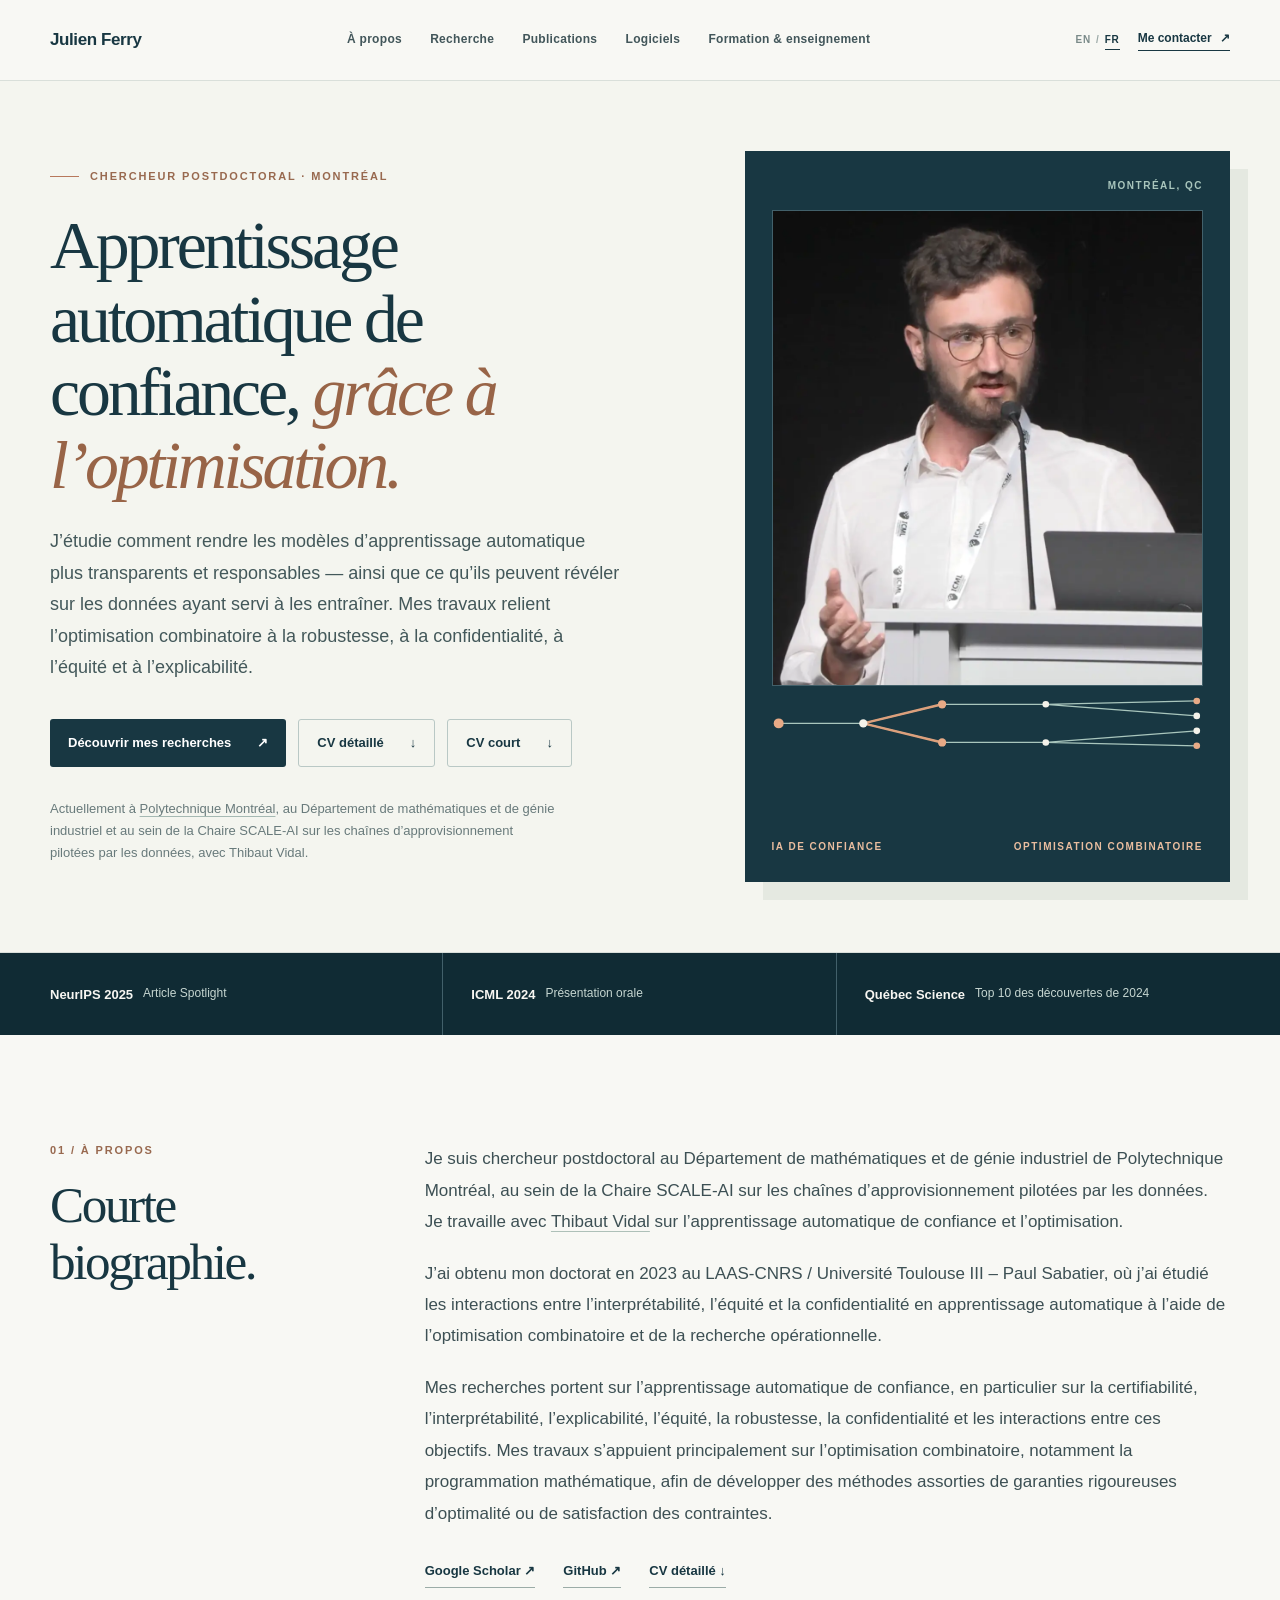
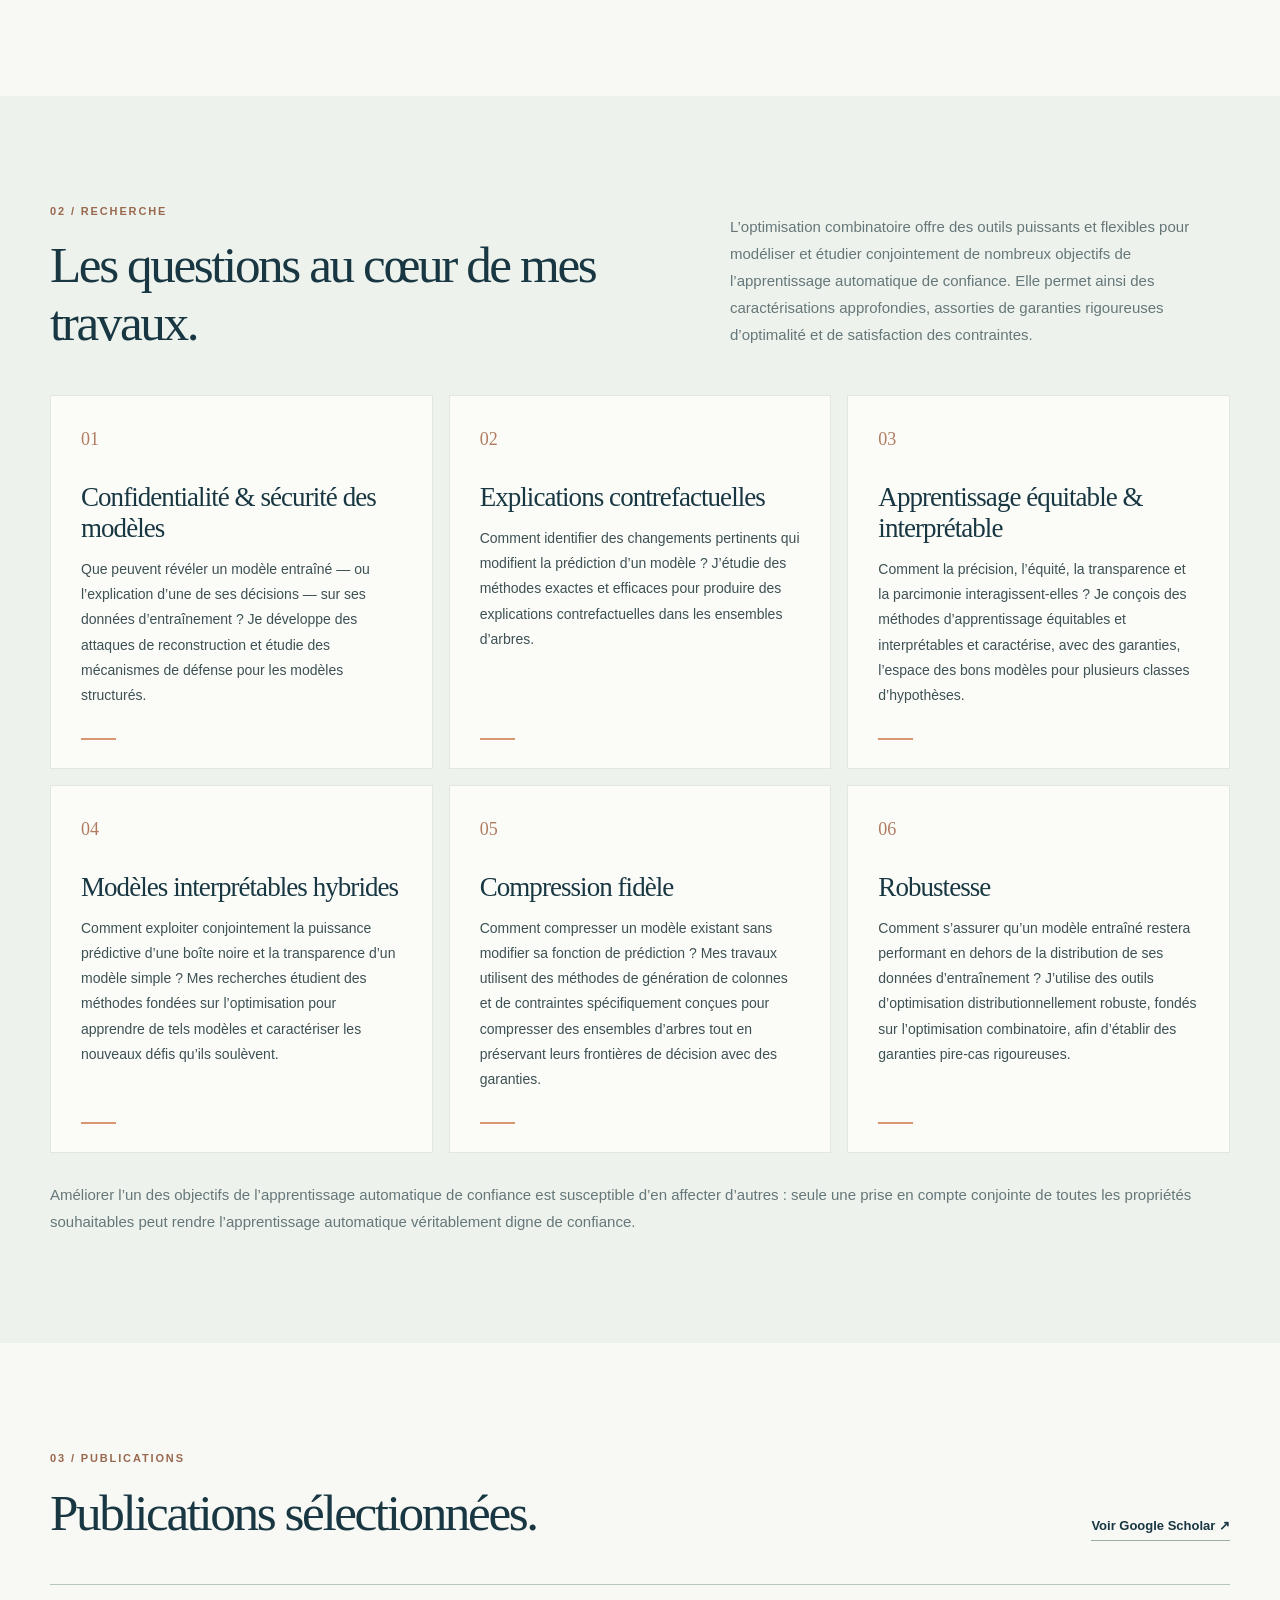
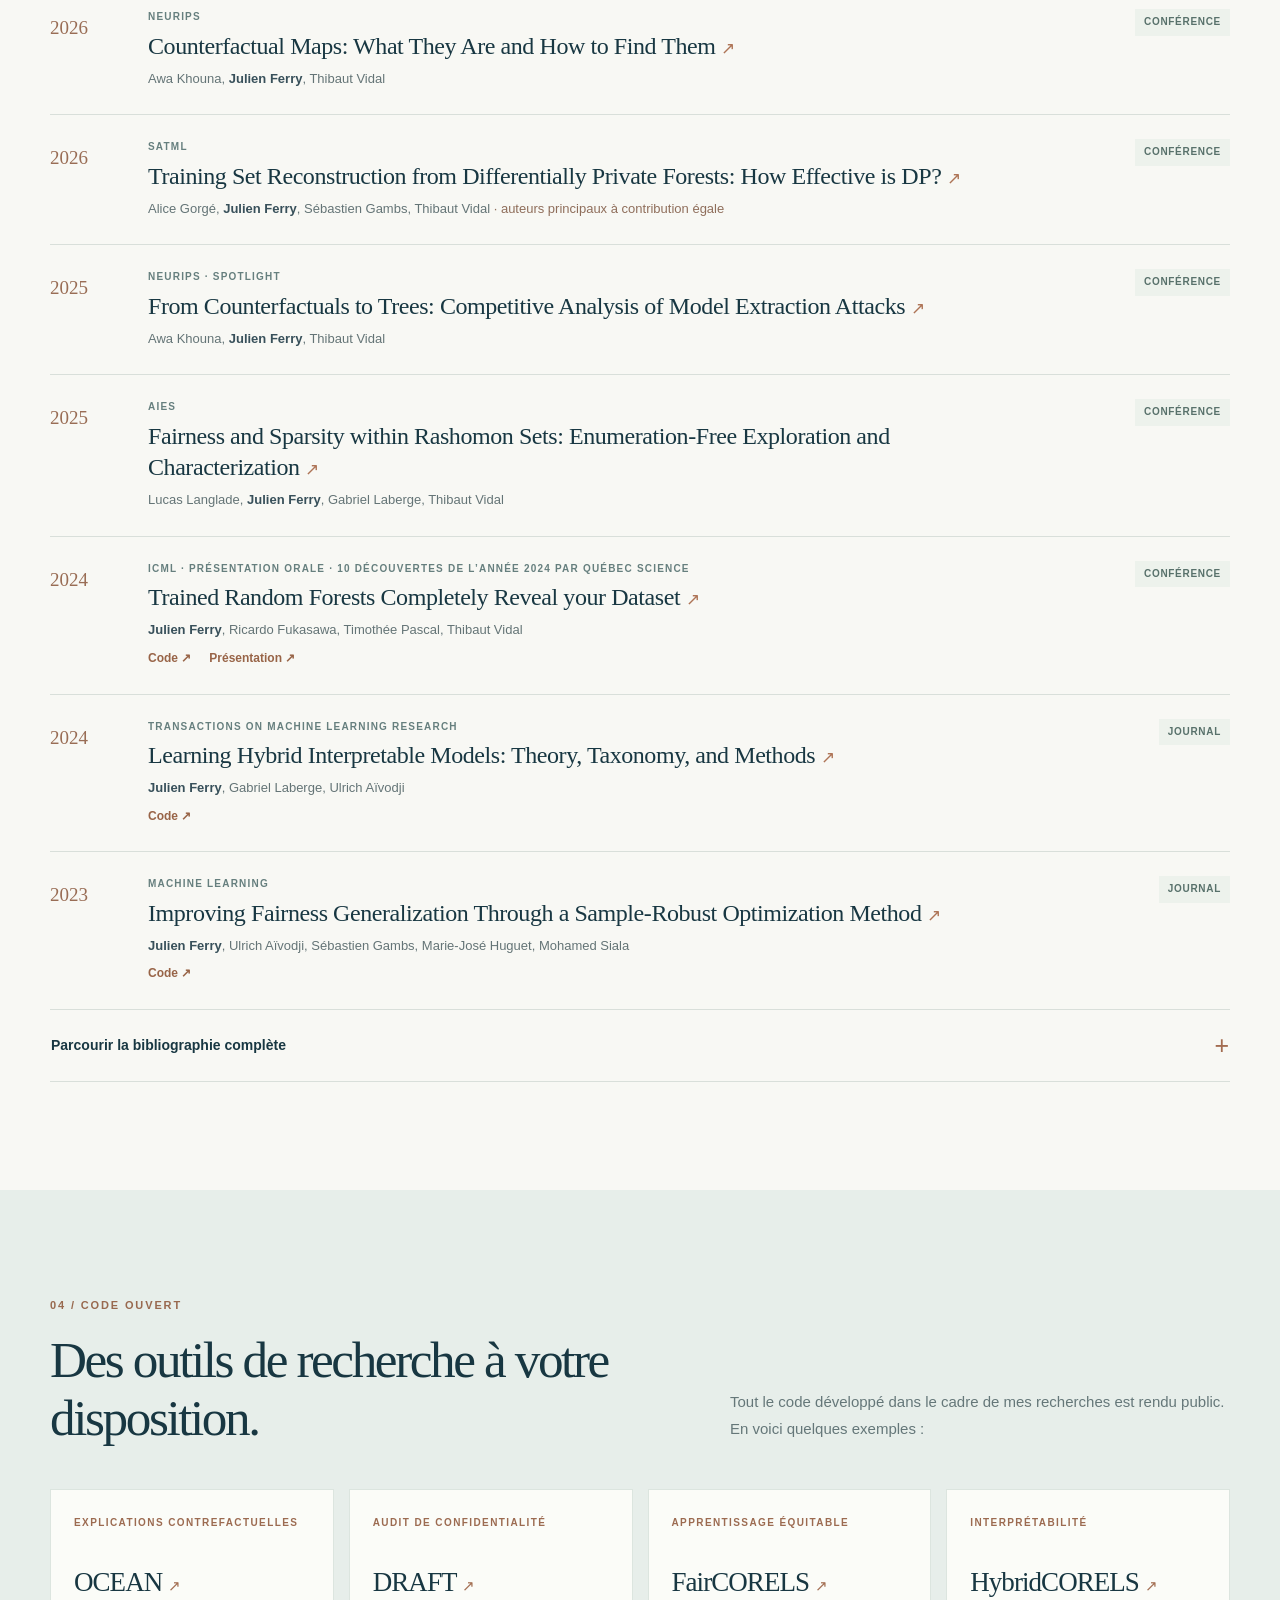
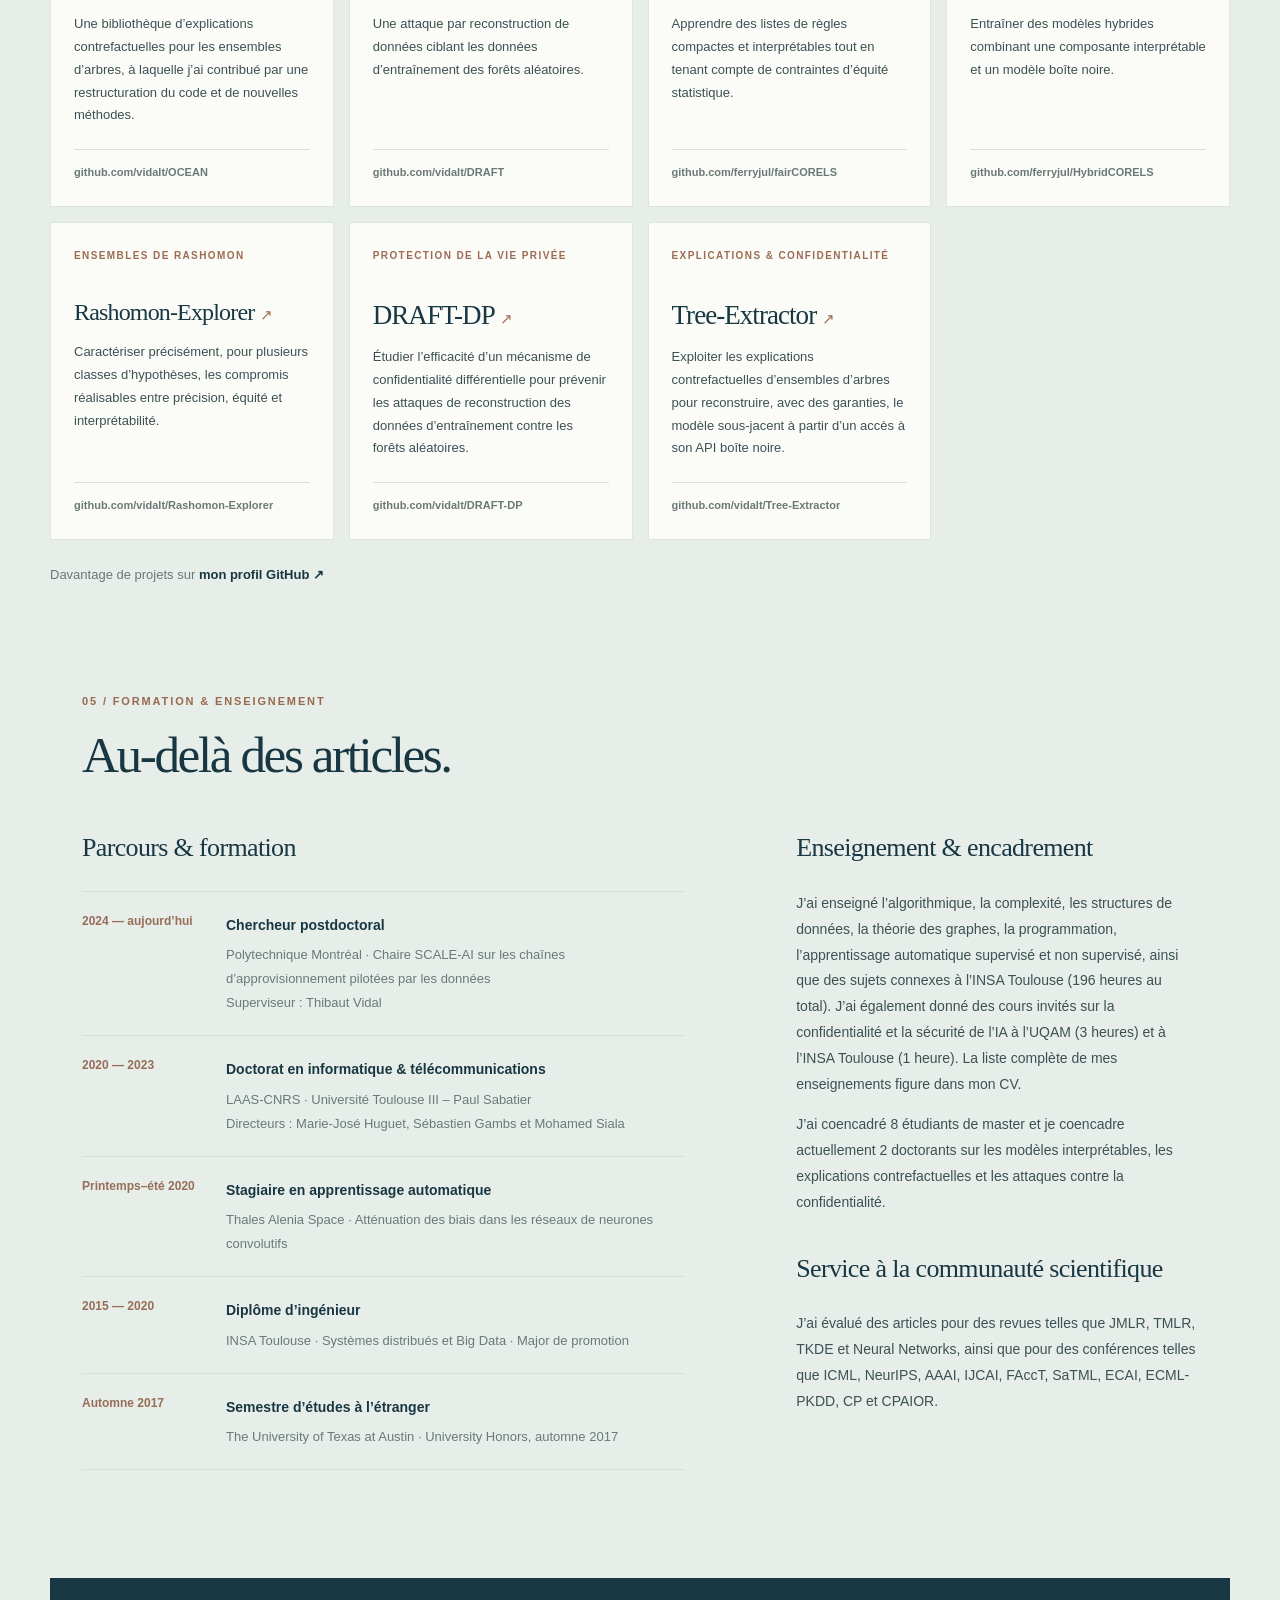
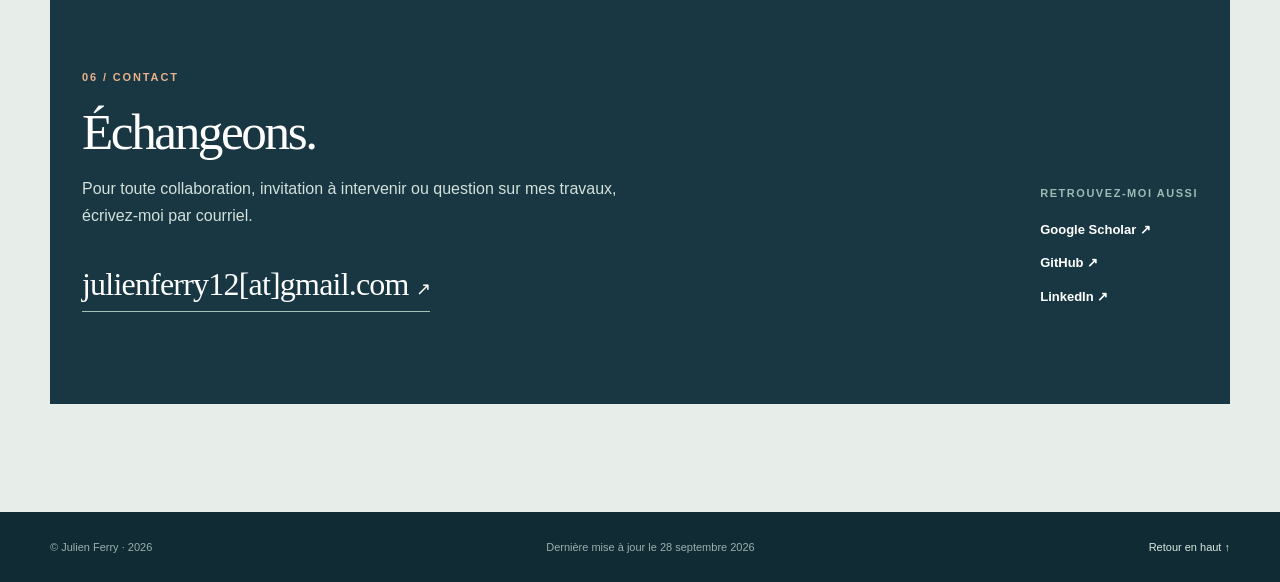
==== fr.html @ c59ed2af "Add files via upload Add French version and language switch" ====
<!doctype html>
<html lang="fr">
<head>
  <meta charset="utf-8">
  <meta name="viewport" content="width=device-width, initial-scale=1">
  <meta name="theme-color" content="#183742">
  <meta name="description" content="Julien Ferry est chercheur postdoctoral à Polytechnique Montréal et travaille sur l’apprentissage automatique digne de confiance, l’optimisation combinatoire, la confidentialité, l’équité et l’explicabilité.">
  <meta property="og:type" content="website">
  <meta property="og:title" content="Julien Ferry, PhD">
  <meta property="og:description" content="Recherche en apprentissage automatique digne de confiance et en optimisation combinatoire à Polytechnique Montréal.">
  <title>Julien Ferry, PhD</title>
  <link rel="canonical" href="https://ferryjul.github.io/fr.html">
  <link rel="alternate" hreflang="en" href="https://ferryjul.github.io/">
  <link rel="alternate" hreflang="fr" href="https://ferryjul.github.io/fr.html">
  <link rel="alternate" hreflang="x-default" href="https://ferryjul.github.io/">
  <link rel="icon" type="image/svg+xml" href="data:image/svg+xml,%3Csvg xmlns='http://www.w3.org/2000/svg' viewBox='0 0 16 16'/%3E">
  <link rel="stylesheet" href="styles.css">
  <script type="application/ld+json">
  {"@context":"https://schema.org","@type":"Person","name":"Julien Ferry","jobTitle":"Chercheur postdoctoral","affiliation":{"@type":"Organization","name":"Polytechnique Montréal"},"url":"https://ferryjul.github.io/fr.html","sameAs":["https://github.com/ferryjul","https://scholar.google.fr/citations?user=WayZ18cAAAAJ&hl=en","https://www.linkedin.com/in/julien-ferry-9435341a7/"]}
  </script>
</head>
<body>
  <a class="skip-link" href="#main">Aller au contenu</a>
  <header class="site-header">
    <div class="container header-inner">
      <a class="brand" href="#top" aria-label="Julien Ferry, retour en haut"><span class="brand-name">Julien Ferry</span></a>
      <nav class="primary-nav" aria-label="Navigation principale">
        <a href="#about">À propos</a>
        <a href="#research">Recherche</a>
        <a href="#publications">Publications</a>
        <a href="#software">Logiciels</a>
        <a href="#academic">Formation &amp; enseignement</a>
      </nav>
      <div class="header-actions">
        <div class="language-switch" role="group" aria-label="Langue">
          <a href="./" lang="en" hreflang="en">EN</a>
          <span aria-hidden="true">/</span>
          <a href="fr.html" lang="fr" hreflang="fr" aria-current="page">FR</a>
        </div>
        <a class="header-contact" href="mailto:julienferry12@gmail.com">Me contacter <span aria-hidden="true">↗</span></a>
      </div>
    </div>
  </header>

  <main id="main">
    <section class="hero" id="top" aria-labelledby="hero-title">
      <div class="container hero-grid">
        <div class="hero-copy">
          <p class="eyebrow"><span class="eyebrow-line"></span> Chercheur postdoctoral · Montréal</p>
          <h1 id="hero-title">Apprentissage automatique de confiance, <em>grâce à l’optimisation.</em></h1>
          <p class="hero-intro">J’étudie comment rendre les modèles d’apprentissage automatique plus transparents et responsables — ainsi que ce qu’ils peuvent révéler sur les données ayant servi à les entraîner. Mes travaux relient l’optimisation combinatoire à la robustesse, à la confidentialité, à l’équité et à l’explicabilité.</p>
          <div class="hero-actions">
            <a class="button button-primary" href="#publications">Découvrir mes recherches <span aria-hidden="true">↗</span></a>
            <a class="button button-secondary" href="CV_jferry_long.pdf" target="_blank" rel="noopener noreferrer">CV détaillé <span aria-hidden="true">↓</span></a>
            <a class="button button-secondary" href="CV_jferry_court.pdf" target="_blank" rel="noopener noreferrer">CV court <span aria-hidden="true">↓</span></a>
          </div>
          <p class="hero-affiliation">Actuellement à <a href="https://www.polymtl.ca/" target="_blank" rel="noopener noreferrer">Polytechnique Montréal<span class="sr-only">(s’ouvre dans un nouvel onglet)</span></a>, au Département de mathématiques et de génie industriel et au sein de la Chaire SCALE-AI sur les chaînes d’approvisionnement pilotées par les données, avec Thibaut Vidal.</p>
        </div>
        <div class="hero-visual" aria-hidden="true">
          <div class="visual-top"><span></span><span>MONTRÉAL, QC</span></div>
          <div class="hero-portrait-frame">
            <img class="hero-portrait-photo" src="julien-icml-portrait.webp" alt="" width="1000" height="1105" fetchpriority="high" decoding="async">
          </div>
          <svg class="mini-branch-art" viewBox="0 0 520 66" fill="none" xmlns="http://www.w3.org/2000/svg" role="presentation">
            <path d="M8 33H110M110 33L205 10M110 33L205 56M205 10H330M205 56H330M330 10L512 6M330 10L512 24M330 56L512 42M330 56L512 60" stroke="#a9c6bd" stroke-width="1.5"/>
            <path d="M110 33L205 10M110 33L205 56" stroke="#dca07c" stroke-width="3"/>
            <circle cx="8" cy="33" r="6" fill="#e8aa86"/><circle cx="110" cy="33" r="5" fill="#f4f2ea"/>
            <circle cx="205" cy="10" r="5" fill="#e8aa86"/><circle cx="205" cy="56" r="5" fill="#e8aa86"/>
            <circle cx="330" cy="10" r="4" fill="#f4f2ea"/><circle cx="330" cy="56" r="4" fill="#f4f2ea"/>
            <circle cx="512" cy="6" r="4" fill="#e8aa86"/><circle cx="512" cy="24" r="4" fill="#f4f2ea"/>
            <circle cx="512" cy="42" r="4" fill="#f4f2ea"/><circle cx="512" cy="60" r="4" fill="#e8aa86"/>
          </svg>
          <div class="visual-bottom"><span>IA DE CONFIANCE</span><span>OPTIMISATION COMBINATOIRE</span></div>
        </div>
      </div>
    </section>

    <div class="recognition" aria-label="Faits saillants de la recherche">
      <div class="container recognition-inner">
        <p><strong>NeurIPS 2025</strong><span>Article Spotlight</span></p>
        <p><strong>ICML 2024</strong><span>Présentation orale</span></p>
        <p><strong>Québec Science</strong><span>Top 10 des découvertes de 2024</span></p>
      </div>
    </div>

    <section class="section about-section" id="about" aria-labelledby="about-title">
      <div class="container two-col-intro">
        <div><p class="section-index">01 / À PROPOS</p><h2 id="about-title">Courte biographie.</h2></div>
        <div class="prose">
          <p>Je suis chercheur postdoctoral au Département de mathématiques et de génie industriel de Polytechnique Montréal, au sein de la Chaire SCALE-AI sur les chaînes d’approvisionnement pilotées par les données. Je travaille avec <a href="https://w1.cirrelt.ca/~vidalt/en/home-thibaut-vidal.html" target="_blank" rel="noopener noreferrer">Thibaut Vidal</a> sur l’apprentissage automatique de confiance et l’optimisation.</p>
          <p>J’ai obtenu mon doctorat en 2023 au LAAS-CNRS / Université Toulouse III – Paul Sabatier, où j’ai étudié les interactions entre l’interprétabilité, l’équité et la confidentialité en apprentissage automatique à l’aide de l’optimisation combinatoire et de la recherche opérationnelle.</p>
          <p>Mes recherches portent sur l’apprentissage automatique de confiance, en particulier sur la certifiabilité, l’interprétabilité, l’explicabilité, l’équité, la robustesse, la confidentialité et les interactions entre ces objectifs. Mes travaux s’appuient principalement sur l’optimisation combinatoire, notamment la programmation mathématique, afin de développer des méthodes assorties de garanties rigoureuses d’optimalité ou de satisfaction des contraintes.</p>
          <div class="inline-links"><a href="https://scholar.google.fr/citations?user=WayZ18cAAAAJ&hl=en" target="_blank" rel="noopener noreferrer">Google Scholar <span aria-hidden="true">↗</span></a><a href="https://github.com/ferryjul" target="_blank" rel="noopener noreferrer">GitHub <span aria-hidden="true">↗</span></a><a href="CV_jferry_long.pdf" target="_blank" rel="noopener noreferrer">CV détaillé <span aria-hidden="true">↓</span></a></div>
        </div>
      </div>
    </section>

    <section class="section research-section" id="research" aria-labelledby="research-title">
      <div class="container">
        <div class="section-heading"><div><p class="section-index">02 / RECHERCHE</p><h2 id="research-title">Les questions au cœur de mes travaux.</h2></div><p class="section-lead">L’optimisation combinatoire offre des outils puissants et flexibles pour modéliser et étudier conjointement de nombreux objectifs de l’apprentissage automatique de confiance. Elle permet ainsi des caractérisations approfondies, assorties de garanties rigoureuses d’optimalité et de satisfaction des contraintes.</p></div>
        <div class="research-grid">
          <article class="research-card"><span class="card-number">01</span><h3>Confidentialité &amp; sécurité des modèles</h3><p>Que peuvent révéler un modèle entraîné — ou l’explication d’une de ses décisions — sur ses données d’entraînement ? Je développe des attaques de reconstruction et étudie des mécanismes de défense pour les modèles structurés.</p><span class="card-rule"></span></article>
          <article class="research-card"><span class="card-number">02</span><h3>Explications contrefactuelles</h3><p>Comment identifier des changements pertinents qui modifient la prédiction d’un modèle ? J’étudie des méthodes exactes et efficaces pour produire des explications contrefactuelles dans les ensembles d’arbres.</p><span class="card-rule"></span></article>
          <article class="research-card"><span class="card-number">03</span><h3>Apprentissage équitable &amp; interprétable</h3><p>Comment la précision, l’équité, la transparence et la parcimonie interagissent-elles ? Je conçois des méthodes d’apprentissage équitables et interprétables et caractérise, avec des garanties, l’espace des bons modèles pour plusieurs classes d’hypothèses.</p><span class="card-rule"></span></article>
          <article class="research-card"><span class="card-number">04</span><h3>Modèles interprétables hybrides</h3><p>Comment exploiter conjointement la puissance prédictive d’une boîte noire et la transparence d’un modèle simple ? Mes recherches étudient des méthodes fondées sur l’optimisation pour apprendre de tels modèles et caractériser les nouveaux défis qu’ils soulèvent.</p><span class="card-rule"></span></article>
          <article class="research-card"><span class="card-number">05</span><h3>Compression fidèle</h3><p>Comment compresser un modèle existant sans modifier sa fonction de prédiction ? Mes travaux utilisent des méthodes de génération de colonnes et de contraintes spécifiquement conçues pour compresser des ensembles d’arbres tout en préservant leurs frontières de décision avec des garanties.</p><span class="card-rule"></span></article>
          <article class="research-card"><span class="card-number">06</span><h3>Robustesse</h3><p>Comment s’assurer qu’un modèle entraîné restera performant en dehors de la distribution de ses données d’entraînement ? J’utilise des outils d’optimisation distributionnellement robuste, fondés sur l’optimisation combinatoire, afin d’établir des garanties pire-cas rigoureuses.</p><span class="card-rule"></span></article>
        </div>
        <p class="research-note">
        Améliorer l’un des objectifs de l’apprentissage automatique de confiance est susceptible d’en affecter d’autres : seule une prise en compte conjointe de toutes les propriétés souhaitables peut rendre l’apprentissage automatique véritablement digne de confiance.
      </p>
      </div>
    </section>

    <section class="section publications-section" id="publications" aria-labelledby="publications-title">
      <div class="container">
        <div class="section-heading section-heading-publications"><div><p class="section-index">03 / PUBLICATIONS</p><h2 id="publications-title">Publications sélectionnées.</h2></div><a class="text-link" href="https://scholar.google.fr/citations?user=WayZ18cAAAAJ&hl=en" target="_blank" rel="noopener noreferrer">Voir Google Scholar <span aria-hidden="true">↗</span></a></div>
        <div class="publication-list">
          <article class="publication"><div class="pub-year">2026</div><div class="pub-content"><p class="pub-venue">NeurIPS</p><h3><a href="https://arxiv.org/abs/2602.09128" target="_blank" rel="noopener noreferrer">Counterfactual Maps: What They Are and How to Find Them <span aria-hidden="true">↗</span></a></h3><p class="pub-authors">Awa Khouna, <strong>Julien Ferry</strong>, Thibaut Vidal</p></div><span class="pub-tag">Conférence</span></article>
          <article class="publication"><div class="pub-year">2026</div><div class="pub-content"><p class="pub-venue">SaTML</p><h3><a href="https://arxiv.org/abs/2502.05307" target="_blank" rel="noopener noreferrer">Training Set Reconstruction from Differentially Private Forests: How Effective is DP? <span aria-hidden="true">↗</span></a></h3><p class="pub-authors">Alice Gorgé, <strong>Julien Ferry</strong>, Sébastien Gambs, Thibaut Vidal <span class="author-note">· auteurs principaux à contribution égale</span></p></div><span class="pub-tag">Conférence</span></article>
          <article class="publication"><div class="pub-year">2025</div><div class="pub-content"><p class="pub-venue">NeurIPS · Spotlight</p><h3><a href="https://proceedings.neurips.cc/paper_files/paper/2025/hash/040d3b6af368bf71f952c18da5713b48-Abstract-Conference.html" target="_blank" rel="noopener noreferrer">From Counterfactuals to Trees: Competitive Analysis of Model Extraction Attacks <span aria-hidden="true">↗</span></a></h3><p class="pub-authors">Awa Khouna, <strong>Julien Ferry</strong>, Thibaut Vidal</p></div><span class="pub-tag">Conférence</span></article>
          <article class="publication"><div class="pub-year">2025</div><div class="pub-content"><p class="pub-venue">AIES</p><h3><a href="https://ojs.aaai.org/index.php/AIES/article/view/36653" target="_blank" rel="noopener noreferrer">Fairness and Sparsity within Rashomon Sets: Enumeration-Free Exploration and Characterization <span aria-hidden="true">↗</span></a></h3><p class="pub-authors">Lucas Langlade, <strong>Julien Ferry</strong>, Gabriel Laberge, Thibaut Vidal</p></div><span class="pub-tag">Conférence</span></article>
          <article class="publication"><div class="pub-year">2024</div><div class="pub-content"><p class="pub-venue">ICML · Présentation orale · 10 découvertes de l’année 2024 par Québec Science</p><h3><a href="https://proceedings.mlr.press/v235/ferry24a.html" target="_blank" rel="noopener noreferrer">Trained Random Forests Completely Reveal your Dataset <span aria-hidden="true">↗</span></a></h3><p class="pub-authors"><strong>Julien Ferry</strong>, Ricardo Fukasawa, Timothée Pascal, Thibaut Vidal</p><p class="pub-extra"><a href="https://github.com/vidalt/DRAFT" target="_blank" rel="noopener noreferrer">Code ↗</a><a href="https://slideslive.com/39021999/trained-random-forests-completely-reveal-your-dataset?ref=folder-147946" target="_blank" rel="noopener noreferrer">Présentation ↗</a></p></div><span class="pub-tag">Conférence</span></article>
          <article class="publication"><div class="pub-year">2024</div><div class="pub-content"><p class="pub-venue">Transactions on Machine Learning Research</p><h3><a href="https://openreview.net/pdf?id=XzaSGIStXP" target="_blank" rel="noopener noreferrer">Learning Hybrid Interpretable Models: Theory, Taxonomy, and Methods <span aria-hidden="true">↗</span></a></h3><p class="pub-authors"><strong>Julien Ferry</strong>, Gabriel Laberge, Ulrich Aïvodji</p><p class="pub-extra"><a href="https://github.com/ferryjul/HybridCORELS" target="_blank" rel="noopener noreferrer">Code ↗</a></p></div><span class="pub-tag">Journal</span></article>
          <article class="publication"><div class="pub-year">2023</div><div class="pub-content"><p class="pub-venue">Machine Learning</p><h3><a href="https://link.springer.com/article/10.1007/s10994-022-06191-y" target="_blank" rel="noopener noreferrer">Improving Fairness Generalization Through a Sample-Robust Optimization Method <span aria-hidden="true">↗</span></a></h3><p class="pub-authors"><strong>Julien Ferry</strong>, Ulrich Aïvodji, Sébastien Gambs, Marie-José Huguet, Mohamed Siala</p><p class="pub-extra"><a href="https://github.com/ferryjul/FairnessSampleRobustness" target="_blank" rel="noopener noreferrer">Code ↗</a></p></div><span class="pub-tag">Journal</span></article>
        </div>
        <details class="full-bibliography"><summary><span>Parcourir la bibliographie complète</span><span class="summary-icon" aria-hidden="true">+</span></summary><div class="bibliography-inner"><p class="bibliography-note">Par souci d’exhaustivité, les travaux sélectionnés ci-dessus figurent également dans la liste ci-dessous.</p><section class="bib-group"><h3>Articles de revues</h3><ol>
<li><a href="https://doi.org/10.1111/coin.70113" target="_blank" rel="noopener noreferrer"><strong>Taming the Triangle: On the Interplays between Fairness, Interpretability and Privacy in Machine Learning</strong> ↗</a>. Julien Ferry, Ulrich Aïvodji, Sébastien Gambs, Marie-José Huguet, Mohamed Siala. <em>Computational Intelligence</em>, 2025.</li>
<li><a href="https://openreview.net/forum?id=lscC4PZUE4" target="_blank" rel="noopener noreferrer"><strong>Boosting Revisited: Benchmarking and Advancing LP-Based Ensemble Methods</strong> ↗</a>. Fabian Akkerman, Julien Ferry, Christian Artigues, Emmanuel Hébrard, Thibaut Vidal. <em>Transactions on Machine Learning Research</em>, 2025.</li>
<li><a href="https://openreview.net/forum?id=XzaSGIStXP" target="_blank" rel="noopener noreferrer"><strong>Learning Hybrid Interpretable Models: Theory, Taxonomy, and Methods</strong> ↗</a>. Julien Ferry, Gabriel Laberge, Ulrich Aïvodji. <em>Transactions on Machine Learning Research</em>, 2024.</li>
<li><a href="https://link.springer.com/article/10.1007/s10994-022-06191-y" target="_blank" rel="noopener noreferrer"><strong>Improving Fairness Generalization Through a Sample-Robust Optimization Method</strong> ↗</a>. Julien Ferry, Ulrich Aïvodji, Sébastien Gambs, Marie-José Huguet, Mohamed Siala. <em>Machine Learning</em>, 2023.</li>
</ol></section>
<section class="bib-group"><h3>Conférences internationales</h3><ol>
<li><a href="https://arxiv.org/abs/2602.09128" target="_blank" rel="noopener noreferrer"><strong>Counterfactual Maps: What They Are and How to Find Them</strong> ↗</a>. Awa Khouna, Julien Ferry, Thibaut Vidal. <em>NeurIPS</em>, 2026.</li>
<li><a href="https://arxiv.org/abs/2608.04365" target="_blank" rel="noopener noreferrer"><strong>Manipulation-Proof Oblivious Audits against Deceptive Model Providers</strong> ↗</a>. Augustin Godinot, Sofiane Azogagh, Julien Ferry, Sébastien Gambs. <em>AIES</em>, 2026.</li>
<li><a href="https://arxiv.org/abs/2605.28626" target="_blank" rel="noopener noreferrer"><strong>When Interpretability Is Unequally Distributed: Fairness in Hybrid Interpretable Models</strong> ↗</a>. Ziba Jabbar Zare, Ulrich Aïvodji, Julien Ferry, Thibaut Vidal. <em>AIES</em>, 2026.</li>
<li><a href="https://arxiv.org/abs/2502.05307" target="_blank" rel="noopener noreferrer"><strong>Training Set Reconstruction from Differentially Private Forests: How Effective is DP?</strong> ↗</a>. Alice Gorgé, Julien Ferry, Sébastien Gambs, Thibaut Vidal. <em>SaTML</em>, 2026.</li>
<li><a href="https://ojs.aaai.org/index.php/AIES/article/view/36653" target="_blank" rel="noopener noreferrer"><strong>Fairness and Sparsity within Rashomon sets: Enumeration-Free Exploration and Characterization</strong> ↗</a>. Lucas Langlade, Julien Ferry, Gabriel Laberge, Thibaut Vidal. <em>AIES</em>, 2025.</li>
<li><a href="https://proceedings.neurips.cc/paper_files/paper/2025/hash/040d3b6af368bf71f952c18da5713b48-Abstract-Conference.html" target="_blank" rel="noopener noreferrer"><strong>From Counterfactuals to Trees: Competitive Analysis of Model Extraction Attacks</strong> ↗</a>. Awa Khouna, Julien Ferry, Thibaut Vidal. <em>NeurIPS</em>, 2025.</li>
<li><a href="https://proceedings.mlr.press/v235/ferry24a.html" target="_blank" rel="noopener noreferrer"><strong>Trained Random Forests Completely Reveal your Dataset</strong> ↗</a>. Julien Ferry, Ricardo Fukasawa, Timothée Pascal, Thibaut Vidal. <em>ICML</em>, 2024.</li>
<li><a href="https://ieeexplore.ieee.org/document/10516646/" target="_blank" rel="noopener noreferrer"><strong>Probabilistic Dataset Reconstruction from Interpretable Models</strong> ↗</a>. Julien Ferry, Ulrich Aïvodji, Sébastien Gambs, Marie-José Huguet, Mohamed Siala. <em>SaTML</em>, 2024.</li>
<li><a href="https://ieeexplore.ieee.org/document/10136153" target="_blank" rel="noopener noreferrer"><strong>Exploiting Fairness to Enhance Sensitive Attributes Reconstruction</strong> ↗</a>. Julien Ferry, Ulrich Aïvodji, Sébastien Gambs, Marie-José Huguet, Mohamed Siala. <em>SaTML</em>, 2023.</li>
<li><strong>Improving Fairness Generalization Through a Sample-Robust Optimization Method</strong>. Julien Ferry, Ulrich Aïvodji, Sébastien Gambs, Marie-José Huguet, Mohamed Siala. <em>AAAI (Journal Track)</em>, 2023.</li>
<li><a href="https://link.springer.com/chapter/10.1007/978-3-031-08011-1_9" target="_blank" rel="noopener noreferrer"><strong>Leveraging Integer Linear Programming to Learn Optimal Fair Rule Lists</strong> ↗</a>. Julien Ferry, Ulrich Aïvodji, Sébastien Gambs, Marie-José Huguet, Mohamed Siala. <em>CPAIOR</em>, 2022.</li>
<li><a href="https://ieeexplore.ieee.org/document/10097916" target="_blank" rel="noopener noreferrer"><strong>Learning Optimal Fair Scoring Systems for Multi-Class Classification</strong> ↗</a>. Julien Rouzot, Julien Ferry, Marie-José Huguet. <em>ICTAI</em>, 2022.</li>
<li><a href="https://dl.acm.org/doi/10.1145/3459637.3481965" target="_blank" rel="noopener noreferrer"><strong>FairCORELS, an Open-Source Library for Learning Fair Rule Lists</strong> ↗</a>. Ulrich Aïvodji, Julien Ferry, Sébastien Gambs, Marie-José Huguet, Mohamed Siala. <em>CIKM</em>, 2021.</li>
</ol></section>
<section class="bib-group"><h3>Prépublications</h3><ol>
<li><a href="https://arxiv.org/abs/2605.06561" target="_blank" rel="noopener noreferrer"><strong>Optimal Counterfactual Search in Tree Ensembles: A Study Across Modeling and Solution Paradigms</strong> ↗</a>. Awa Khouna, Youssouf Emine, Julien Ferry, Thibaut Vidal. <em>Prépublication arXiv:2605.06561 (en cours d’évaluation)</em>, 2026.</li>
<li><a href="https://arxiv.org/abs/2605.06278" target="_blank" rel="noopener noreferrer"><strong>Pace: Prune-And-Compress Ensemble Models</strong> ↗</a>. Fabian Akkerman, Julien Ferry, Théo Guyard, Thibaut Vidal. <em>Prépublication arXiv:2605.06278 (en cours d’évaluation)</em>, 2026.</li>
<li><a href="https://arxiv.org/abs/2607.07762" target="_blank" rel="noopener noreferrer"><strong>Trustworthy Machine Learning through the Lens of Combinatorial Optimization: Survey and Research Perspectives</strong> ↗</a>. Thibaut Vidal, Julien Ferry. <em>Prépublication arXiv:2607.07762 (en cours d’évaluation)</em>, 2026.</li>
<li><a href="https://arxiv.org/abs/2403.13848" target="_blank" rel="noopener noreferrer"><strong>Smooth Sensitivity for Learning Differentially-Private yet Accurate Rule Lists</strong> ↗</a>. Timothée Ly, Julien Ferry, Ulrich Aïvodji, Sébastien Gambs, Marie-José Huguet. <em>Prépublication arXiv:2403.13848</em>, 2024.</li>
<li><a href="https://arxiv.org/abs/1909.03977" target="_blank" rel="noopener noreferrer"><strong>Learning fair rule lists</strong> ↗</a>. Ulrich Aïvodji, Julien Ferry, Sébastien Gambs, Marie-José Huguet, Mohamed Siala. <em>Prépublication arXiv:1909.03977</em>, 2019.</li>
</ol></section>
<section class="bib-group"><h3>Conférences nationales · avec actes</h3><ol>
<li><strong>Exploiter l&#x27;équité d&#x27;un modèle d&#x27;apprentissage pour reconstruire les attributs sensibles de son ensemble d&#x27;entraînement</strong>. Julien Ferry, Ulrich Aïvodji, Sébastien Gambs, Marie-José Huguet, Mohamed Siala. <em>Rencontres des Jeunes Chercheurs en Intelligence Artificielle</em>, 2023.</li>
<li><strong>Améliorer la généralisation de l&#x27;équité en apprentissage grâce à l&#x27;Optimisation Distributionnellement Robuste</strong>. Julien Ferry, Ulrich Aïvodji, Sébastien Gambs, Marie-José Huguet, Mohamed Siala. <em>Rencontres des Jeunes Chercheurs en Intelligence Artificielle</em>, 2021.</li>
</ol></section>
<section class="bib-group"><h3>Conférences nationales · sans actes</h3><ol>
<li><strong>Utiliser l&#x27;équité d&#x27;un modèle d&#x27;apprentissage pour reconstruire les attributs sensibles de son ensemble d&#x27;entraînement</strong>. Julien Ferry, Ulrich Aïvodji, Sébastien Gambs, Marie-José Huguet, Mohamed Siala. <em>24ème conférence ROADEF de la Société Française de Recherche Opérationnelle et Aide à la Décision</em>, 2023.</li>
<li><strong>Concilier l&#x27;équité statistique et la précision en apprentissage machine interprétable grâce à la PLNE</strong>. Julien Ferry, Ulrich Aïvodji, Sébastien Gambs, Marie-José Huguet, Mohamed Siala. <em>23ème conférence ROADEF de la Société Française de Recherche Opérationnelle et Aide à la Décision</em>, 2022.</li>
<li><strong>Optimisation Distributionnellement Robuste pour améliorer la généralisation de l&#x27;équité en apprentissage</strong>. Julien Ferry, Ulrich Aïvodji, Sébastien Gambs, Marie-José Huguet, Mohamed Siala. <em>22ème conférence ROADEF de la Société Française de Recherche Opérationnelle et Aide à la Décision</em>, 2021.</li>
</ol></section>
<section class="bib-group"><h3>Thèse de doctorat</h3><ol>
<li><a href="https://laas.hal.science/tel-04320562" target="_blank" rel="noopener noreferrer"><strong>Addressing Interpretability, Fairness and Privacy in Machine Learning Through Combinatorial Optimization Methods</strong> ↗</a>. Julien Ferry. <em>UPS Toulouse</em>, 2023.</li>
</ol></section></div></details>
      </div>
    </section>

    <section class="section software-section" id="software" aria-labelledby="software-title"><div class="container"><div class="section-heading"><div><p class="section-index">04 / CODE OUVERT</p><h2 id="software-title">Des outils de recherche à votre disposition.</h2></div><p class="section-lead">Tout le code développé dans le cadre de mes recherches est rendu public. En voici quelques exemples :</p></div><div class="software-grid">
      <a class="software-card" href="https://github.com/vidalt/OCEAN" target="_blank" rel="noopener noreferrer"><span class="software-type">EXPLICATIONS CONTREFACTUELLES</span><h3>OCEAN <span aria-hidden="true">↗</span></h3><p>Une bibliothèque d’explications contrefactuelles pour les ensembles d’arbres, à laquelle j’ai contribué par une restructuration du code et de nouvelles méthodes.</p><span class="software-repo">github.com/vidalt/OCEAN</span></a>
      <a class="software-card" href="https://github.com/vidalt/DRAFT" target="_blank" rel="noopener noreferrer"><span class="software-type">AUDIT DE CONFIDENTIALITÉ</span><h3>DRAFT <span aria-hidden="true">↗</span></h3><p>Une attaque par reconstruction de données ciblant les données d’entraînement des forêts aléatoires.</p><span class="software-repo">github.com/vidalt/DRAFT</span></a>
      <a class="software-card" href="https://github.com/ferryjul/fairCORELS" target="_blank" rel="noopener noreferrer"><span class="software-type">APPRENTISSAGE ÉQUITABLE</span><h3>FairCORELS <span aria-hidden="true">↗</span></h3><p>Apprendre des listes de règles compactes et interprétables tout en tenant compte de contraintes d’équité statistique.</p><span class="software-repo">github.com/ferryjul/fairCORELS</span></a>
      <a class="software-card" href="https://github.com/ferryjul/HybridCORELS" target="_blank" rel="noopener noreferrer"><span class="software-type">INTERPRÉTABILITÉ</span><h3>HybridCORELS <span aria-hidden="true">↗</span></h3><p>Entraîner des modèles hybrides combinant une composante interprétable et un modèle boîte noire.</p><span class="software-repo">github.com/ferryjul/HybridCORELS</span></a>
      <a class="software-card" href="https://github.com/vidalt/Rashomon-Explorer" target="_blank" rel="noopener noreferrer"><span class="software-type">ENSEMBLES DE RASHOMON</span><h3 class="software-title-long">Rashomon-Explorer <span aria-hidden="true">↗</span></h3><p>Caractériser précisément, pour plusieurs classes d’hypothèses, les compromis réalisables entre précision, équité et interprétabilité.</p><span class="software-repo">github.com/vidalt/Rashomon-Explorer</span></a>   
      <a class="software-card" href="https://github.com/vidalt/DRAFT-DP" target="_blank" rel="noopener noreferrer"><span class="software-type">PROTECTION DE LA VIE PRIVÉE</span><h3>DRAFT-DP <span aria-hidden="true">↗</span></h3><p>Étudier l’efficacité d’un mécanisme de confidentialité différentielle pour prévenir les attaques de reconstruction des données d’entraînement contre les forêts aléatoires.</p><span class="software-repo">github.com/vidalt/DRAFT-DP</span></a>
      <a class="software-card" href="https://github.com/vidalt/Tree-Extractor" target="_blank" rel="noopener noreferrer"><span class="software-type">EXPLICATIONS &amp; CONFIDENTIALITÉ</span><h3>Tree-Extractor <span aria-hidden="true">↗</span></h3><p>Exploiter les explications contrefactuelles d’ensembles d’arbres pour reconstruire, avec des garanties, le modèle sous-jacent à partir d’un accès à son API boîte noire.</p><span class="software-repo">github.com/vidalt/Tree-Extractor</span></a>
    </div><p class="more-software">Davantage de projets sur <a href="https://github.com/ferryjul/" target="_blank" rel="noopener noreferrer">mon profil GitHub ↗</a> 

    <section class="section academic-section" id="academic" aria-labelledby="academic-title"><div class="container"><div class="section-heading"><div><p class="section-index">05 / FORMATION &amp; ENSEIGNEMENT</p><h2 id="academic-title">Au-delà des articles.</h2></div></div><div class="academic-grid">
      <div class="academic-block"><h3>Parcours &amp; formation</h3><ol class="timeline">
        <li><span>2024 — aujourd’hui</span><div><strong>Chercheur postdoctoral</strong><p>Polytechnique Montréal · Chaire SCALE-AI sur les chaînes d’approvisionnement pilotées par les données <br> Superviseur : Thibaut Vidal</p></div></li>
        <li><span>2020 — 2023</span><div><strong>Doctorat en informatique &amp; télécommunications</strong><p>LAAS-CNRS · Université Toulouse III – Paul Sabatier <br> Directeurs : Marie-José Huguet, Sébastien Gambs et Mohamed Siala</p></div></li>
        <li><span>Printemps–été 2020</span><div><strong>Stagiaire en apprentissage automatique</strong><p>Thales Alenia Space · Atténuation des biais dans les réseaux de neurones convolutifs</p></div></li>
        <li><span>2015 — 2020</span><div><strong>Diplôme d’ingénieur</strong><p>INSA Toulouse · Systèmes distribués et Big Data · Major de promotion</p></div></li>
        <li><span>Automne 2017</span><div><strong>Semestre d’études à l’étranger</strong><p>The University of Texas at Austin · University Honors, automne 2017</p></div></li></ol></div>
        <div class="academic-block"><h3>Enseignement &amp; encadrement</h3><p>J’ai enseigné l’algorithmique, la complexité, les structures de données, la théorie des graphes, la programmation, l’apprentissage automatique supervisé et non supervisé, ainsi que des sujets connexes à l’INSA Toulouse (196 heures au total). J’ai également donné des cours invités sur la confidentialité et la sécurité de l’IA à l’UQAM (3 heures) et à l’INSA Toulouse (1 heure). La liste complète de mes enseignements figure dans mon CV.</p><p>J’ai coencadré 8 étudiants de master et je coencadre actuellement 2 doctorants sur les modèles interprétables, les explications contrefactuelles et les attaques contre la confidentialité.</p><h3 class="subheading">Service à la communauté scientifique</h3><p>J’ai évalué des articles pour des revues telles que JMLR, TMLR, TKDE et Neural Networks, ainsi que pour des conférences telles que ICML, NeurIPS, AAAI, IJCAI, FAccT, SaTML, ECAI, ECML-PKDD, CP et CPAIOR.</p></div>
    </div></div></section>

    <section class="contact-section" id="contact" aria-labelledby="contact-title"><div class="container contact-inner"><div><p class="section-index">06 / CONTACT</p><h2 id="contact-title">Échangeons.</h2><p>Pour toute collaboration, invitation à intervenir ou question sur mes travaux, écrivez-moi par courriel.</p><a class="contact-email" href="mailto:julienferry12@gmail.com">julienferry12[at]gmail.com <span aria-hidden="true">↗</span></a></div><div class="contact-aside"><p>Retrouvez-moi aussi</p><a href="https://scholar.google.fr/citations?user=WayZ18cAAAAJ&hl=en" target="_blank" rel="noopener noreferrer">Google Scholar ↗</a><a href="https://github.com/ferryjul" target="_blank" rel="noopener noreferrer">GitHub ↗</a><a href="https://www.linkedin.com/in/julien-ferry-9435341a7/" target="_blank" rel="noopener noreferrer">LinkedIn ↗</a></div></div></section>
  </main>
  <footer class="site-footer"><div class="container footer-inner"><span>© Julien Ferry · 2026</span><span>Dernière mise à jour le 28 septembre 2026</span><a href="#top">Retour en haut ↑</a></div></footer>
</body>
</html>
---- styles.css ----
:root {
  --ink: #183742;
  --ink-deep: #102b34;
  --body: #3d5054;
  --muted: #687a7b;
  --paper: #f8f8f4;
  --white: #fff;
  --line: #d9dfda;
  --tint: #eef2ed;
  --peach: #d89770;
  --peach-light: #f0c5a6;
  --serif: "Iowan Old Style", "Baskerville", "Palatino Linotype", Georgia, serif;
  --sans: "Avenir Next", Avenir, "Segoe UI", Helvetica, Arial, sans-serif;
}

* { box-sizing: border-box; }
html { scroll-behavior: smooth; scroll-padding-top: 90px; }
body { margin: 0; color: var(--body); background: var(--paper); font: 16px/1.65 var(--sans); -webkit-font-smoothing: antialiased; }
a { color: inherit; text-decoration: none; }
a:hover { color: #ad583b; }
a:focus-visible, summary:focus-visible { outline: 3px solid var(--peach); outline-offset: 4px; border-radius: 2px; }
img, svg { max-width: 100%; }
.container { width: min(1180px, calc(100% - 64px)); margin-inline: auto; }
.sr-only { position: absolute; width: 1px; height: 1px; padding: 0; margin: -1px; overflow: hidden; clip: rect(0,0,0,0); white-space: nowrap; border: 0; }
.skip-link { position: absolute; top: -60px; left: 16px; z-index: 100; padding: 10px 16px; background: var(--ink); color: var(--white); }
.skip-link:focus { top: 10px; }
.research-note {
  margin: 28px 0 0;
  font-size: 15px;
  line-height: 1.8;
  color: #657779;
}
.site-header { position: sticky; top: 0; z-index: 20; background: rgba(248,248,244,.97); border-bottom: 1px solid var(--line); backdrop-filter: blur(12px); }
.header-inner { min-height: 80px; display: flex; align-items: center; gap: 32px; }
.brand { display: inline-flex; align-items: center; flex: none; color: var(--ink); font-weight: 700; letter-spacing: -.025em; }
.brand:hover { color: var(--ink); }
.brand-name { font-size: 17px; white-space: nowrap; }
.primary-nav { display: flex; flex: 1; justify-content: center; align-items: center; gap: clamp(16px,2.2vw,32px); }
.primary-nav a { font-size: 12px; font-weight: 700; letter-spacing: .025em; white-space: nowrap; color: #42565a; transition: color .15s; }
.primary-nav a:hover { color: #ad583b; }
.header-actions { display: flex; flex: none; align-items: center; gap: 18px; }
.language-switch { display: inline-flex; align-items: center; gap: 5px; color: #9aa8a6; font-size: 10px; font-weight: 800; letter-spacing: .08em; line-height: 1; }
.language-switch a { padding: 5px 0 4px; color: #7a8a89; }
.language-switch a:hover { color: #ad583b; }
.language-switch a[aria-current="page"] { color: var(--ink); border-bottom: 1px solid var(--ink); }
.header-contact { flex: none; font-size: 12px; color: var(--ink); font-weight: 800; border-bottom: 1px solid var(--ink); padding-bottom: 2px; white-space: nowrap; }
.header-contact span { margin-left: 5px; }

.hero { overflow: hidden; background: #f4f5ef; border-bottom: 1px solid var(--line); }
.hero-grid { display: grid; grid-template-columns: minmax(0,1.12fr) minmax(0,.88fr); align-items: stretch; min-height: 600px; gap: 6.5%; padding-top: 70px; padding-bottom: 70px; }
.hero-copy { align-self: center; padding-block: 18px; }
.eyebrow, .section-index { margin: 0; color: #98694f; font-size: 11px; line-height: 1.4; font-weight: 800; letter-spacing: .17em; text-transform: uppercase; }
.eyebrow { display: flex; align-items: center; gap: 11px; }
.eyebrow-line { width: 29px; height: 1px; background: #b7785c; }
h1, h2, h3, p { margin-top: 0; }
h1, h2, h3 { color: var(--ink); }
h1, h2 { font-family: var(--serif); font-weight: 500; letter-spacing: -.047em; }
h1 { max-width: 760px; margin: 25px 0 24px; font-size: clamp(46px,5.3vw,78px); line-height: 1.08; }
h1 em { font-weight: 400; font-style: italic; color: #986447; }
.hero-intro { max-width: 570px; font-size: 18px; line-height: 1.75; color: #43585a; }
.hero-actions { display: flex; align-items: center; flex-wrap: wrap; gap: 12px; margin-top: 35px; }
.button { display: inline-flex; align-items: center; justify-content: space-between; gap: 26px; min-height: 48px; padding: 11px 18px; border-radius: 3px; font-size: 13px; font-weight: 800; transition: transform .16s, background .16s, color .16s; }
.button:hover { transform: translateY(-2px); }
.button-primary { background: var(--ink); color: #fff; }
.button-primary:hover { background: #2a5360; color: #fff; }
.button-secondary { border: 1px solid #b9c8c5; color: var(--ink); }
.button-secondary:hover { background: #fff; color: var(--ink); }
.hero-affiliation { margin: 31px 0 0; max-width: 510px; font-size: 13px; line-height: 1.7; color: var(--muted); }
.hero-affiliation a { text-decoration: underline; text-decoration-color: #a5b9b3; text-underline-offset: 3px; }
.hero-visual { min-height: 455px; display: flex; flex-direction: column; justify-content: flex-start; background: var(--ink); color: #f8f6ef; padding: 27px; box-shadow: 18px 18px 0 #e5e9e1; }
.visual-top, .visual-bottom { display: flex; justify-content: space-between; gap: 10px; font-size: 10px; font-weight: 700; letter-spacing: .15em; color: #a9c6bd; }
.visual-bottom { margin-top: auto; color: #e9bd9f; }
.hero-portrait-frame { display: grid; place-items: center; margin: 15px 0 10px; overflow: hidden; background: #101719; border: 1px solid #42606a; }
.hero-portrait-photo { display: block; width: 100%; height: auto; }
.mini-branch-art { display: block; width: 100%; height: auto; margin: 0 auto 14px; }

.recognition { background: var(--ink-deep); color: #fff; }
.recognition-inner { display: grid; grid-template-columns: repeat(3,1fr); }
.recognition p { margin: 0; display: flex; align-items: center; flex-wrap: wrap; gap: 10px; min-height: 82px; padding: 17px 28px; border-right: 1px solid #42606a; font-size: 12px; color: #c6d6d1; }
.recognition p:first-child { padding-left: 0; }
.recognition p:last-child { border-right: 0; }
.recognition strong { color: #f7f6f2; font-size: 13px; }

.section { padding: 108px 0; }
.two-col-intro { display: grid; grid-template-columns: .5fr 1.5fr; gap: 9%; }
h2 { font-size: clamp(39px,4vw,58px); line-height: 1.13; margin: 17px 0 0; }
.prose { font-size: 17px; line-height: 1.85; }
.prose p { margin-bottom: 20px; }
.prose > p a { text-decoration: underline; text-decoration-color: #aec0b8; text-underline-offset: 4px; }
.inline-links { display: flex; flex-wrap: wrap; gap: 15px 28px; margin-top: 30px; }
.inline-links a, .text-link { color: var(--ink); font-size: 13px; font-weight: 800; border-bottom: 1px solid #9baca7; padding-bottom: 4px; white-space: nowrap; }
.inline-links a:hover, .text-link:hover { color: #ad583b; border-color: #ad583b; }
.section-heading { display: flex; align-items: end; justify-content: space-between; gap: 42px; margin-bottom: 43px; }
.section-heading h2 { max-width: 620px; }
.section-lead { max-width: 500px; margin: 0 0 4px; font-size: 15px; line-height: 1.8; color: #657779; }

.research-section { background: var(--tint); }
.research-grid { display: grid; grid-template-columns: repeat(3,1fr); gap: 16px; }
.research-card { display: flex; flex-direction: column; min-height: 295px; padding: 29px 30px 28px; background: #fbfcf8; border: 1px solid #e2e7e1; }
.card-number { font-family: var(--serif); font-size: 18px; color: #b07b60; }
.research-card h3 { margin: 27px 0 13px; font-family: var(--serif); font-size: 27px; font-weight: 500; letter-spacing: -.035em; line-height: 1.15; }
.research-card p { margin-bottom: 30px; font-size: 14px; line-height: 1.8; }
.card-rule { width: 35px; height: 2px; margin-top: auto; background: var(--peach); }

.publications-section { background: var(--paper); }
.section-heading-publications { align-items: end; }
.publication-list { border-top: 1px solid #b6c5bd; }
.publication { display: grid; grid-template-columns: 72px minmax(0,1fr) 94px; gap: 26px; padding: 24px 0 25px; border-bottom: 1px solid var(--line); }
.pub-year { padding-top: 3px; color: #996d55; font-family: var(--serif); font-size: 19px; }
.pub-venue { margin: 0 0 5px; color: #667f7e; font-size: 10px; font-weight: 800; letter-spacing: .12em; text-transform: uppercase; }
.publication h3 { margin: 0 0 6px; max-width: 820px; font-family: var(--serif); font-size: clamp(19px,2vw,24px); font-weight: 500; letter-spacing: -.018em; line-height: 1.32; }
.publication h3 a span { color: #ae7456; font: 17px var(--sans); white-space: nowrap; }
.pub-authors { margin: 0; color: #647476; font-size: 13px; line-height: 1.6; }
.pub-authors strong { color: #38505a; font-weight: 700; }
.author-note { color: #8f6e5b; }
.pub-extra { display: flex; gap: 18px; margin: 8px 0 0; font-size: 12px; color: #986447; font-weight: 800; }
.pub-tag { align-self: start; justify-self: end; padding: 5px 9px; background: #edf2ec; color: #58716b; font-size: 10px; letter-spacing: .07em; text-transform: uppercase; font-weight: 800; }
.full-bibliography { border-bottom: 1px solid var(--line); }
.full-bibliography summary { display: flex; justify-content: space-between; align-items: center; gap: 12px; padding: 23px 1px; cursor: pointer; list-style: none; color: var(--ink); font-size: 14px; font-weight: 800; }
.full-bibliography summary::-webkit-details-marker { display: none; }
.summary-icon { color: #a36c50; font-size: 25px; line-height: 1; font-weight: 400; }
.full-bibliography[open] .summary-icon { transform: rotate(45deg); }
.bibliography-inner { padding: 0 0 30px; max-width: 930px; }
.bibliography-note { color: #72817d; font-size: 13px; }
.bib-group { margin-top: 30px; }
.bib-group h3 { margin: 0 0 13px; font-family: var(--serif); font-size: 23px; font-weight: 500; }
.bib-group ol { margin: 0; padding-left: 23px; }
.bib-group li { padding: 6px 0 6px 5px; font-size: 13px; line-height: 1.65; color: #526369; }
.bib-group li::marker { color: #a56e52; }
.bib-group li strong { color: var(--ink); font-weight: 700; }
.bib-group li em { color: #68807b; font-style: normal; }

.software-section { background: #e7eeea; }
.software-grid { display: grid; grid-template-columns: repeat(4,1fr); gap: 15px; }
.software-card { display: flex; flex-direction: column; min-height: 267px; padding: 25px 23px; background: #fbfcf8; color: var(--body); border: 1px solid #dce5df; transition: transform .16s, border-color .16s; }
.software-card:hover { transform: translateY(-3px); border-color: #b88f7b; color: var(--body); }
.software-card h3.software-title-long {
  display: flex;
  align-items: baseline;
  gap: 6px;
  font-size: 24px;
  white-space: nowrap;
}
.software-title-long span {
  flex: none;
}
.software-type { color: #9c6b51; font-size: 10px; font-weight: 800; letter-spacing: .14em; }
.software-card h3 { margin: 28px 0 9px; font-family: var(--serif); font-size: 27px; font-weight: 500; letter-spacing: -.035em; }
.software-card h3 span { font: 15px var(--sans); color: #a36f53; }
.software-card p { margin: 0 0 22px; font-size: 13px; line-height: 1.75; }
.software-repo { display: block; margin-top: auto; border-top: 1px solid var(--line); padding-top: 13px; font-size: 11px; font-weight: 700; color: #6b7976; overflow-wrap: anywhere; }
.more-software { margin: 24px 0 0; font-size: 13px; color: #6b7775; }
.more-software a { color: var(--ink); font-weight: 700; }

.academic-grid { display: grid; grid-template-columns: 1.2fr .8fr; gap: 10%; }
.academic-block h3 { margin: 0 0 21px; font-family: var(--serif); font-size: 26px; font-weight: 500; letter-spacing: -.025em; }
.academic-block p { font-size: 14px; line-height: 1.85; }
.academic-block .subheading { margin-top: 32px; }
.timeline { list-style: none; margin: 0; padding: 0; border-top: 1px solid var(--line); }
.timeline li { display: grid; grid-template-columns: 130px 1fr; gap: 14px; padding: 20px 0; border-bottom: 1px solid var(--line); }
.timeline li > span { color: #966e58; font-size: 12px; font-weight: 800; }
.timeline strong { color: var(--ink); font-size: 14px; }
.timeline p { margin: 5px 0 0; color: #687a79; font-size: 13px; }

.contact-section { background: var(--ink); color: #d3e0db; padding: 92px 0; }
.contact-inner { display: flex; align-items: end; justify-content: space-between; gap: 50px; }
.contact-section .section-index { color: #e9b18c; }
.contact-section h2 { color: #fff; margin-bottom: 16px; }
.contact-section p:not(.section-index) { max-width: 570px; }
.contact-email { display: inline-block; margin-top: 13px; color: #fff; font-family: var(--serif); font-size: clamp(22px,3vw,32px); letter-spacing: -.025em; border-bottom: 1px solid #a4c3b6; }
.contact-email:hover, .contact-aside a:hover { color: var(--peach-light); }
.contact-email span { font: 18px var(--sans); }
.contact-aside { display: flex; flex-direction: column; gap: 12px; min-width: 150px; padding-bottom: 5px; }
.contact-aside p { margin: 0 0 5px; color: #9dbab5; font-size: 11px; font-weight: 800; text-transform: uppercase; letter-spacing: .14em; }
.contact-aside a { color: #fff; font-size: 13px; font-weight: 700; }
.site-footer { background: var(--ink-deep); color: #9ab0ae; }
.footer-inner { min-height: 70px; display: flex; align-items: center; justify-content: space-between; gap: 18px; font-size: 11px; }
.site-footer a { color: #d9e9df; }

@media (max-width: 1030px) {
  .header-inner { flex-wrap: wrap; gap: 0 22px; padding-block: 12px; }
  .primary-nav { order: 3; justify-content: flex-start; width: 100%; flex: none; gap: 22px; overflow-x: auto; padding-top: 10px; }
  .header-actions { margin-left: auto; }
  .hero-grid { gap: 4%; }
  .software-grid { grid-template-columns: repeat(2,1fr); }
}
@media (max-width: 760px) {
  html { scroll-padding-top: 100px; }
  .container { width: min(calc(100% - 36px), 620px); }
  .header-inner { min-height: 66px; }
  .brand-name { font-size: 15px; }
  .primary-nav { gap: 19px; padding-bottom: 2px; }
  .primary-nav a { font-size: 11px; }
  .hero-grid { grid-template-columns: 1fr; padding-block: 60px 47px; gap: 40px; }
  .hero-copy { padding: 0; }
  h1 { font-size: clamp(43px,9.5vw,65px); margin-top: 20px; }
  .hero-intro { font-size: 16px; }
  .hero-visual { min-height: 290px; box-shadow: 10px 10px 0 #e5e9e1; }
  .hero-portrait-frame { margin: 14px 0 9px; }
  .recognition-inner { grid-template-columns: 1fr; }
  .recognition p { padding: 14px 0; min-height: 52px; border-right: 0; border-bottom: 1px solid #42606a; }
  .recognition p:last-child { border-bottom: 0; }
  .section { padding: 75px 0; }
  .two-col-intro, .academic-grid { grid-template-columns: 1fr; gap: 25px; }
  .section-heading { display: block; }
  .section-lead { margin-top: 20px; }
  .research-grid { grid-template-columns: 1fr; }
  .research-card { min-height: 0; }
  .section-heading-publications .text-link { display: inline-block; margin-top: 21px; }
  .publication { grid-template-columns: 55px 1fr; gap: 13px; }
  .pub-tag { display: none; }
  .software-grid { grid-template-columns: 1fr 1fr; }
  .contact-inner { display: block; }
  .contact-aside { margin-top: 45px; }
  .footer-inner { flex-wrap: wrap; padding-block: 20px; }
}
@media (max-width: 520px) {
  html { scroll-padding-top: 132px; }
  .header-contact { font-size: 11px; }
  .primary-nav { flex-wrap: wrap; gap: 3px 16px; overflow-x: visible; }
  .hero-visual { min-height: 240px; }
  .visual-top, .visual-bottom { font-size: 8px; }
  .hero-portrait-frame { margin: 12px 0 8px; }
  .mini-branch-art { margin-bottom: 11px; }
  .hero-actions { align-items: stretch; }
  .button { width: 100%; }
  .software-grid { grid-template-columns: 1fr; }
  .timeline li { grid-template-columns: 1fr; gap: 4px; }
  .contact-email { font-size: 21px; overflow-wrap: anywhere; }
}
@media (prefers-reduced-motion: reduce) { html { scroll-behavior: auto; } .button, .software-card { transition: none; } }
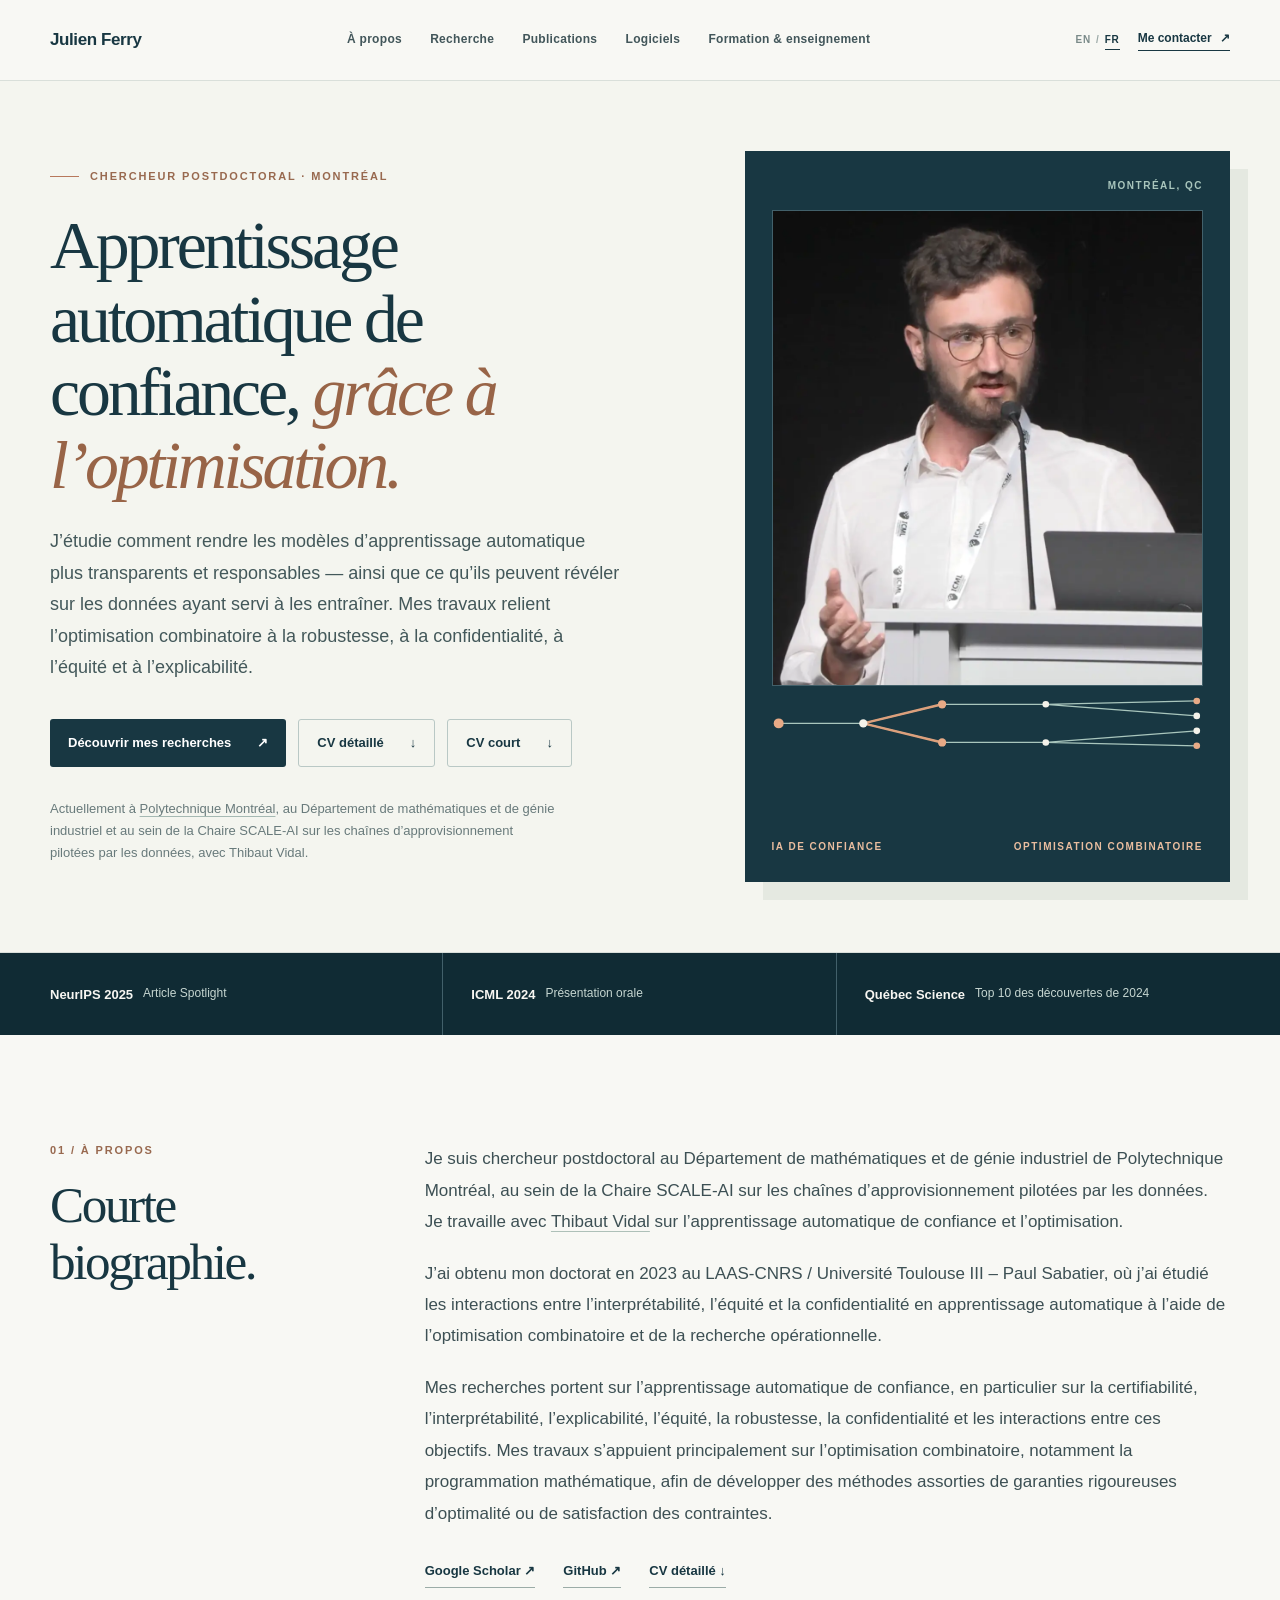
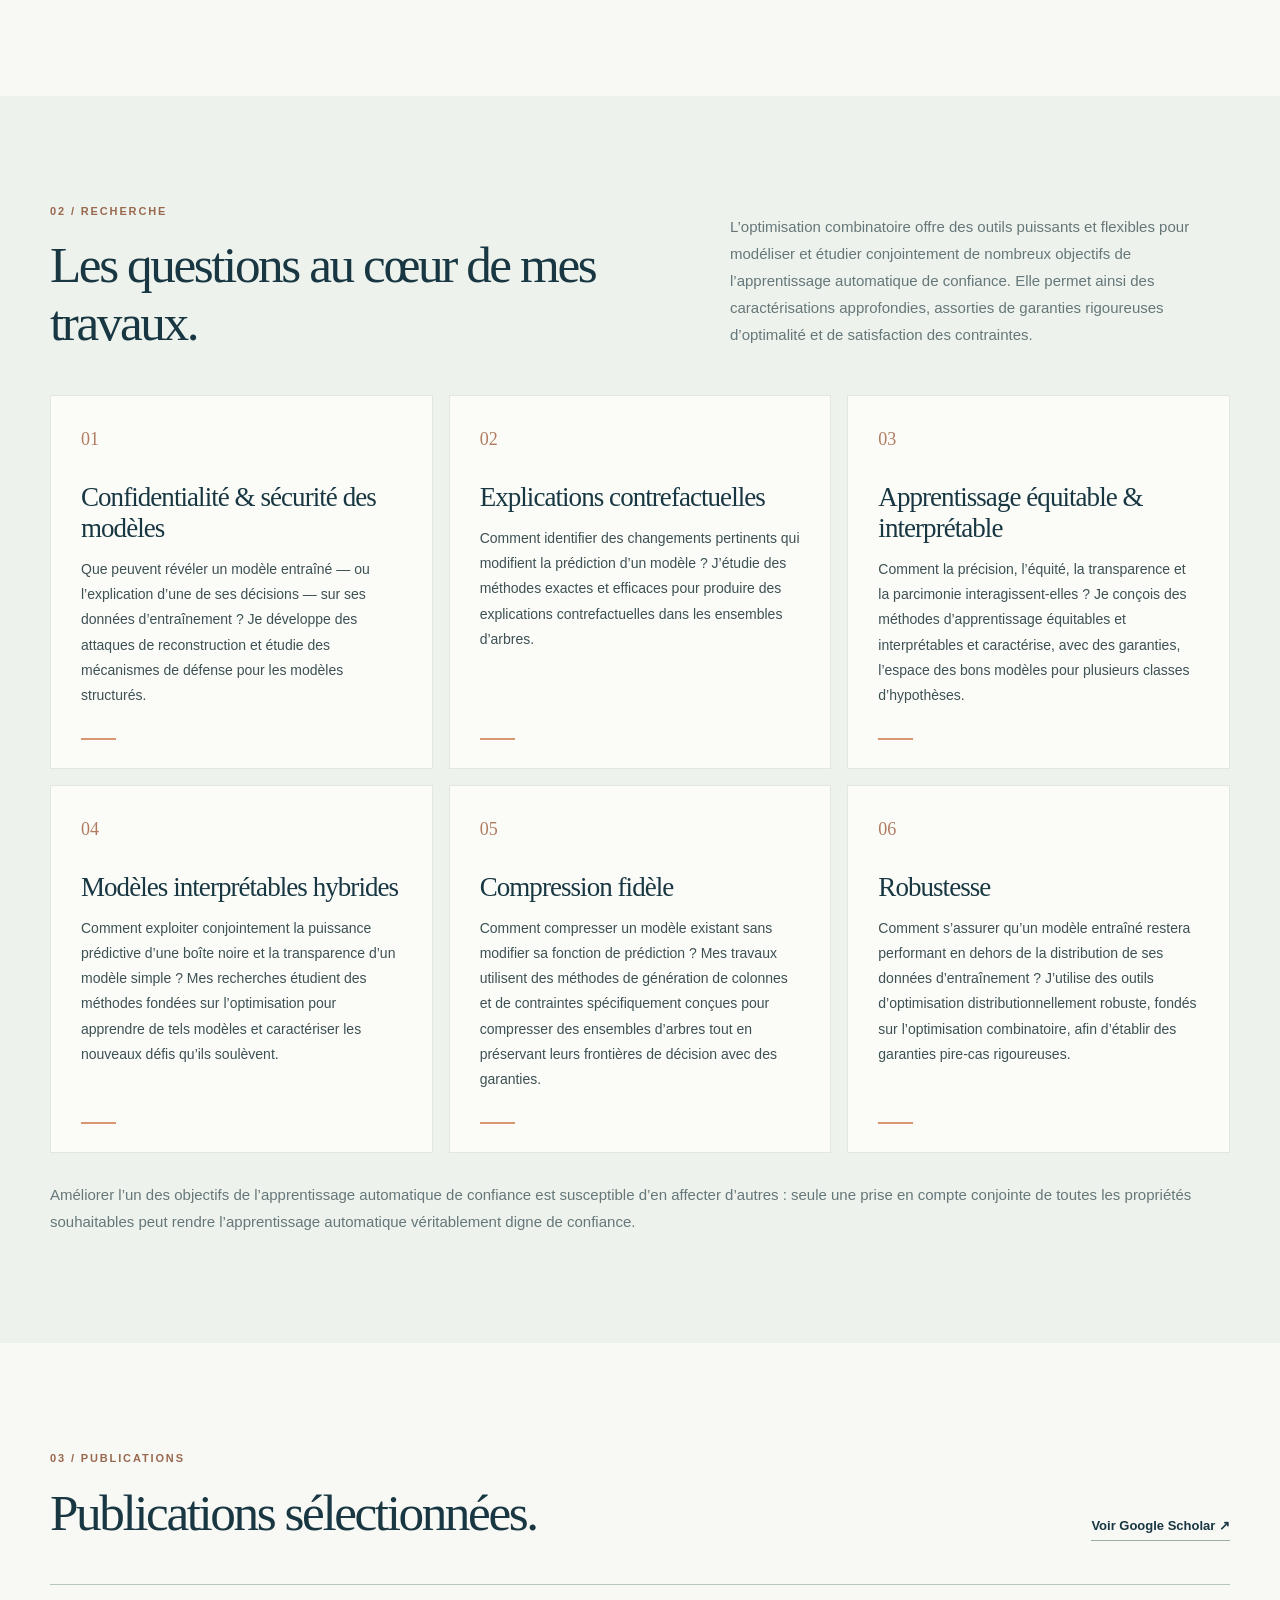
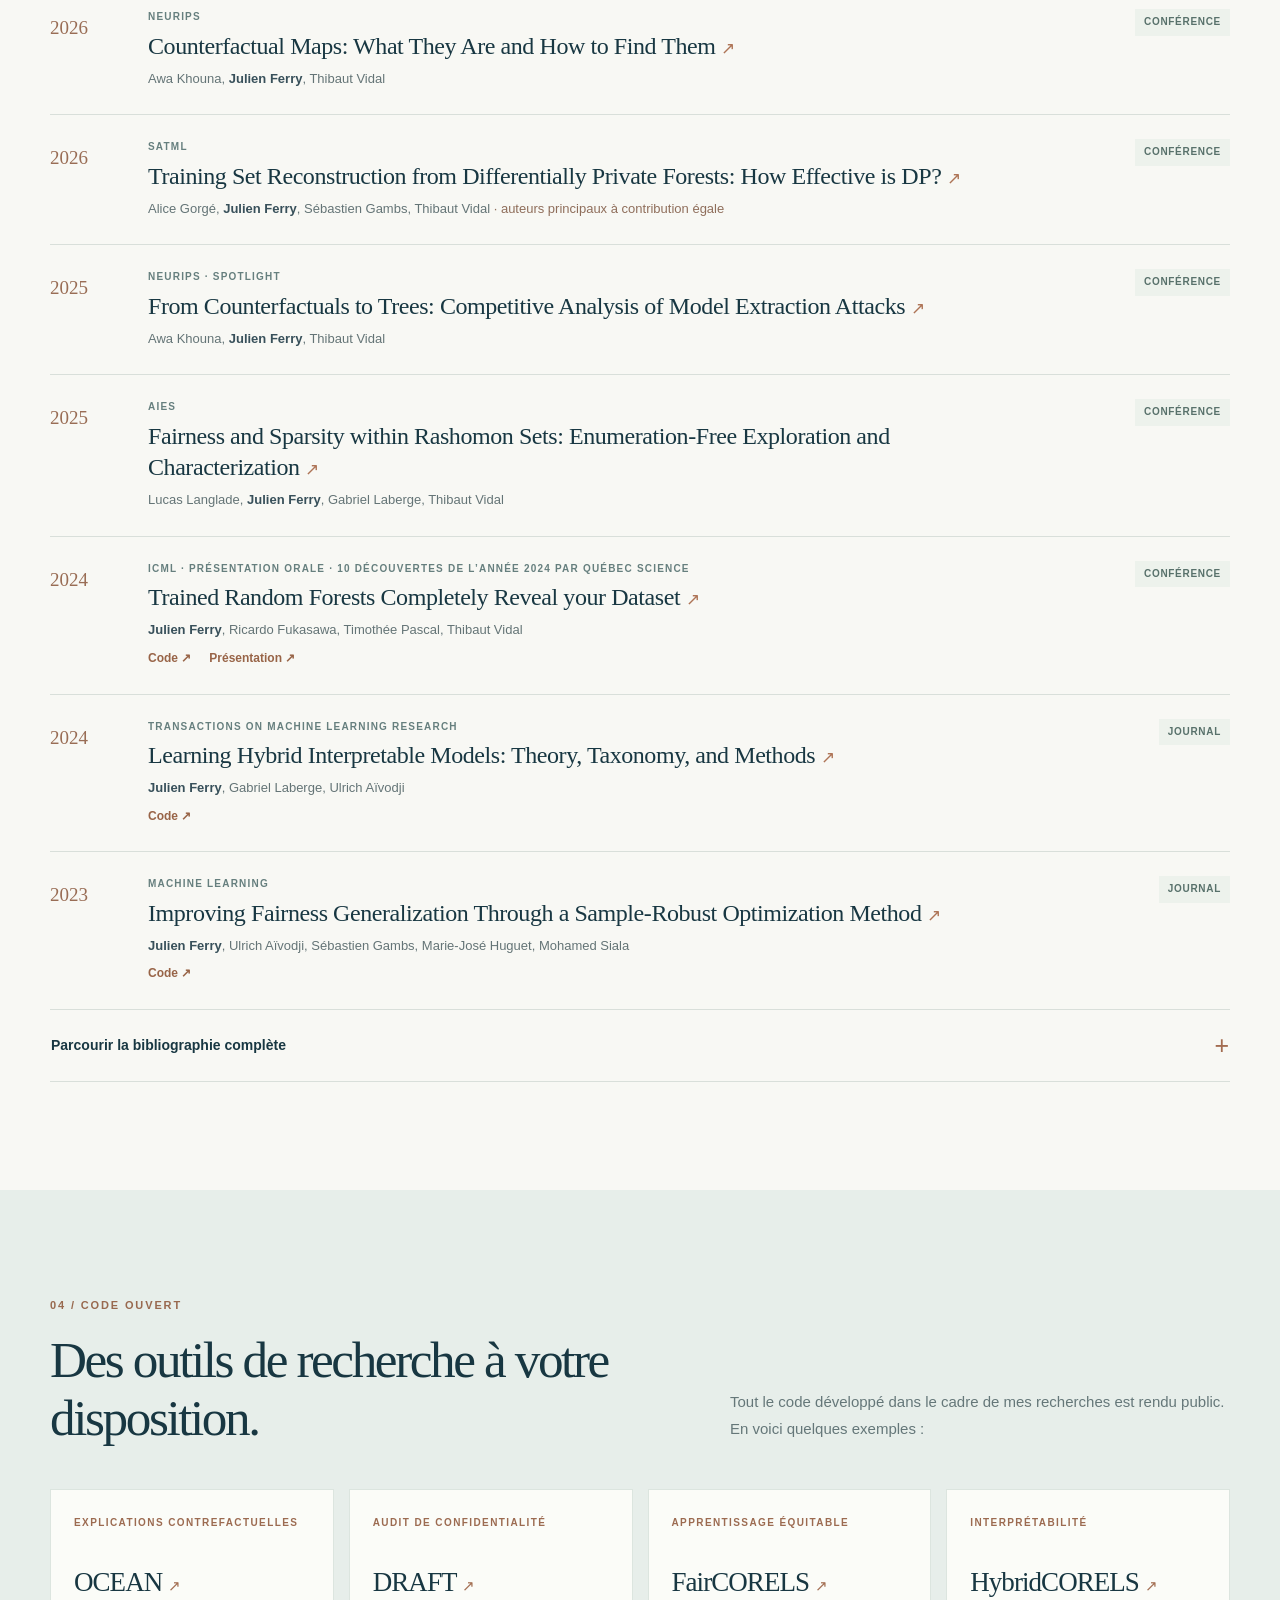
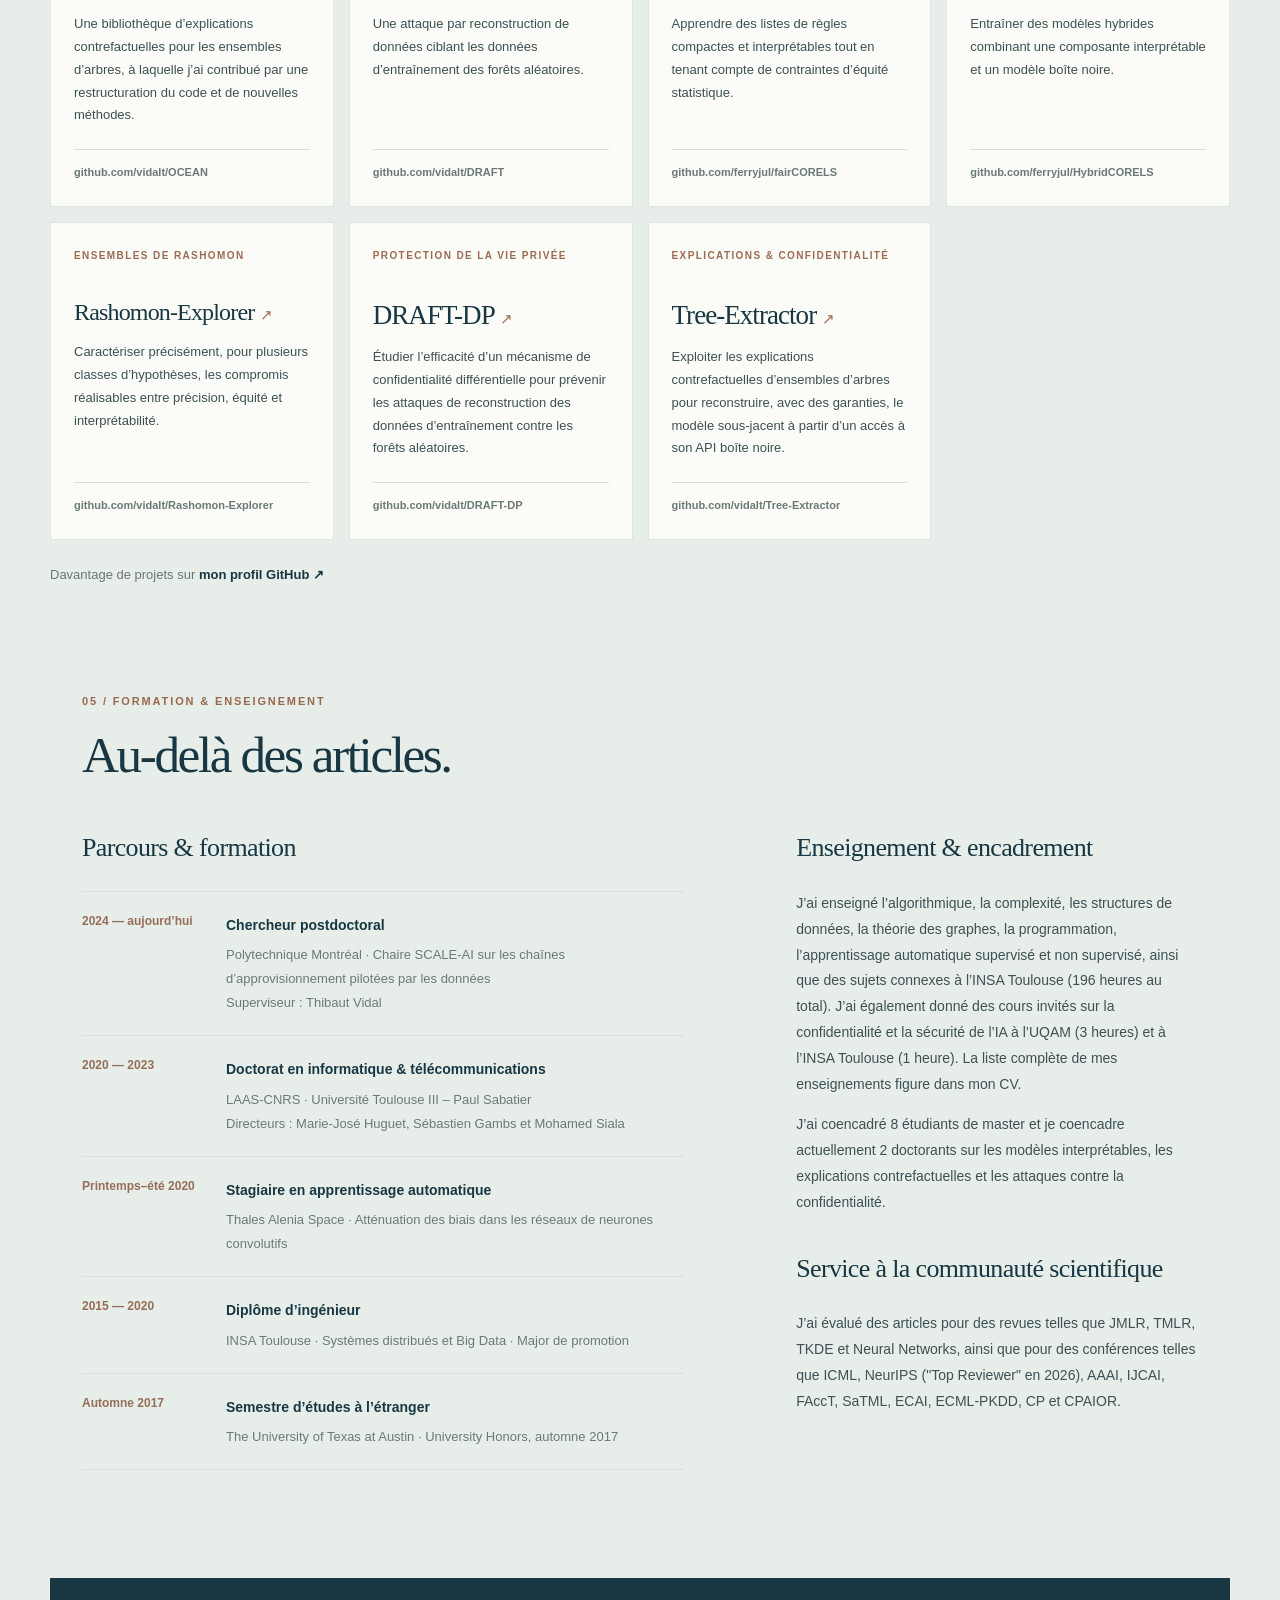
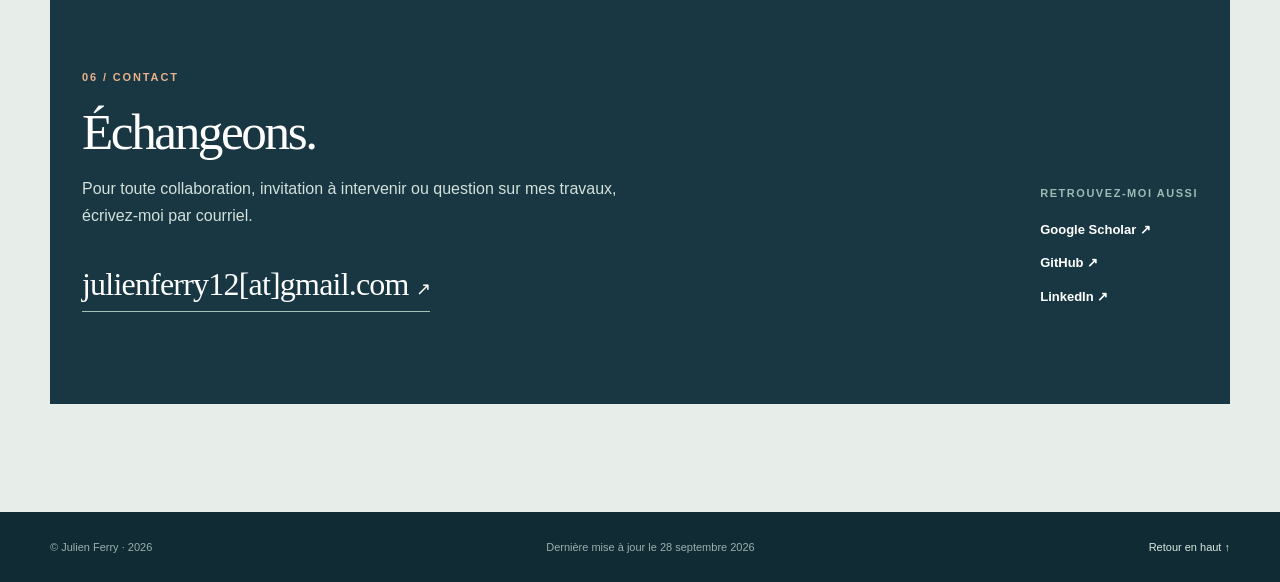
==== commit 2a8541c0: "updates" ====
--- a/fr.html
+++ b/fr.html
@@ -184,7 +184,7 @@
         <li><span>Printemps–été 2020</span><div><strong>Stagiaire en apprentissage automatique</strong><p>Thales Alenia Space · Atténuation des biais dans les réseaux de neurones convolutifs</p></div></li>
         <li><span>2015 — 2020</span><div><strong>Diplôme d’ingénieur</strong><p>INSA Toulouse · Systèmes distribués et Big Data · Major de promotion</p></div></li>
         <li><span>Automne 2017</span><div><strong>Semestre d’études à l’étranger</strong><p>The University of Texas at Austin · University Honors, automne 2017</p></div></li></ol></div>
-        <div class="academic-block"><h3>Enseignement &amp; encadrement</h3><p>J’ai enseigné l’algorithmique, la complexité, les structures de données, la théorie des graphes, la programmation, l’apprentissage automatique supervisé et non supervisé, ainsi que des sujets connexes à l’INSA Toulouse (196 heures au total). J’ai également donné des cours invités sur la confidentialité et la sécurité de l’IA à l’UQAM (3 heures) et à l’INSA Toulouse (1 heure). La liste complète de mes enseignements figure dans mon CV.</p><p>J’ai coencadré 8 étudiants de master et je coencadre actuellement 2 doctorants sur les modèles interprétables, les explications contrefactuelles et les attaques contre la confidentialité.</p><h3 class="subheading">Service à la communauté scientifique</h3><p>J’ai évalué des articles pour des revues telles que JMLR, TMLR, TKDE et Neural Networks, ainsi que pour des conférences telles que ICML, NeurIPS, AAAI, IJCAI, FAccT, SaTML, ECAI, ECML-PKDD, CP et CPAIOR.</p></div>
+        <div class="academic-block"><h3>Enseignement &amp; encadrement</h3><p>J’ai enseigné l’algorithmique, la complexité, les structures de données, la théorie des graphes, la programmation, l’apprentissage automatique supervisé et non supervisé, ainsi que des sujets connexes à l’INSA Toulouse (196 heures au total). J’ai également donné des cours invités sur la confidentialité et la sécurité de l’IA à l’UQAM (3 heures) et à l’INSA Toulouse (1 heure). La liste complète de mes enseignements figure dans mon CV.</p><p>J’ai coencadré 8 étudiants de master et je coencadre actuellement 2 doctorants sur les modèles interprétables, les explications contrefactuelles et les attaques contre la confidentialité.</p><h3 class="subheading">Service à la communauté scientifique</h3><p>J’ai évalué des articles pour des revues telles que JMLR, TMLR, TKDE et Neural Networks, ainsi que pour des conférences telles que ICML, NeurIPS ("Top Reviewer" en 2026), AAAI, IJCAI, FAccT, SaTML, ECAI, ECML-PKDD, CP et CPAIOR.</p></div>
     </div></div></section>
 
     <section class="contact-section" id="contact" aria-labelledby="contact-title"><div class="container contact-inner"><div><p class="section-index">06 / CONTACT</p><h2 id="contact-title">Échangeons.</h2><p>Pour toute collaboration, invitation à intervenir ou question sur mes travaux, écrivez-moi par courriel.</p><a class="contact-email" href="mailto:julienferry12@gmail.com">julienferry12[at]gmail.com <span aria-hidden="true">↗</span></a></div><div class="contact-aside"><p>Retrouvez-moi aussi</p><a href="https://scholar.google.fr/citations?user=WayZ18cAAAAJ&hl=en" target="_blank" rel="noopener noreferrer">Google Scholar ↗</a><a href="https://github.com/ferryjul" target="_blank" rel="noopener noreferrer">GitHub ↗</a><a href="https://www.linkedin.com/in/julien-ferry-9435341a7/" target="_blank" rel="noopener noreferrer">LinkedIn ↗</a></div></div></section>
